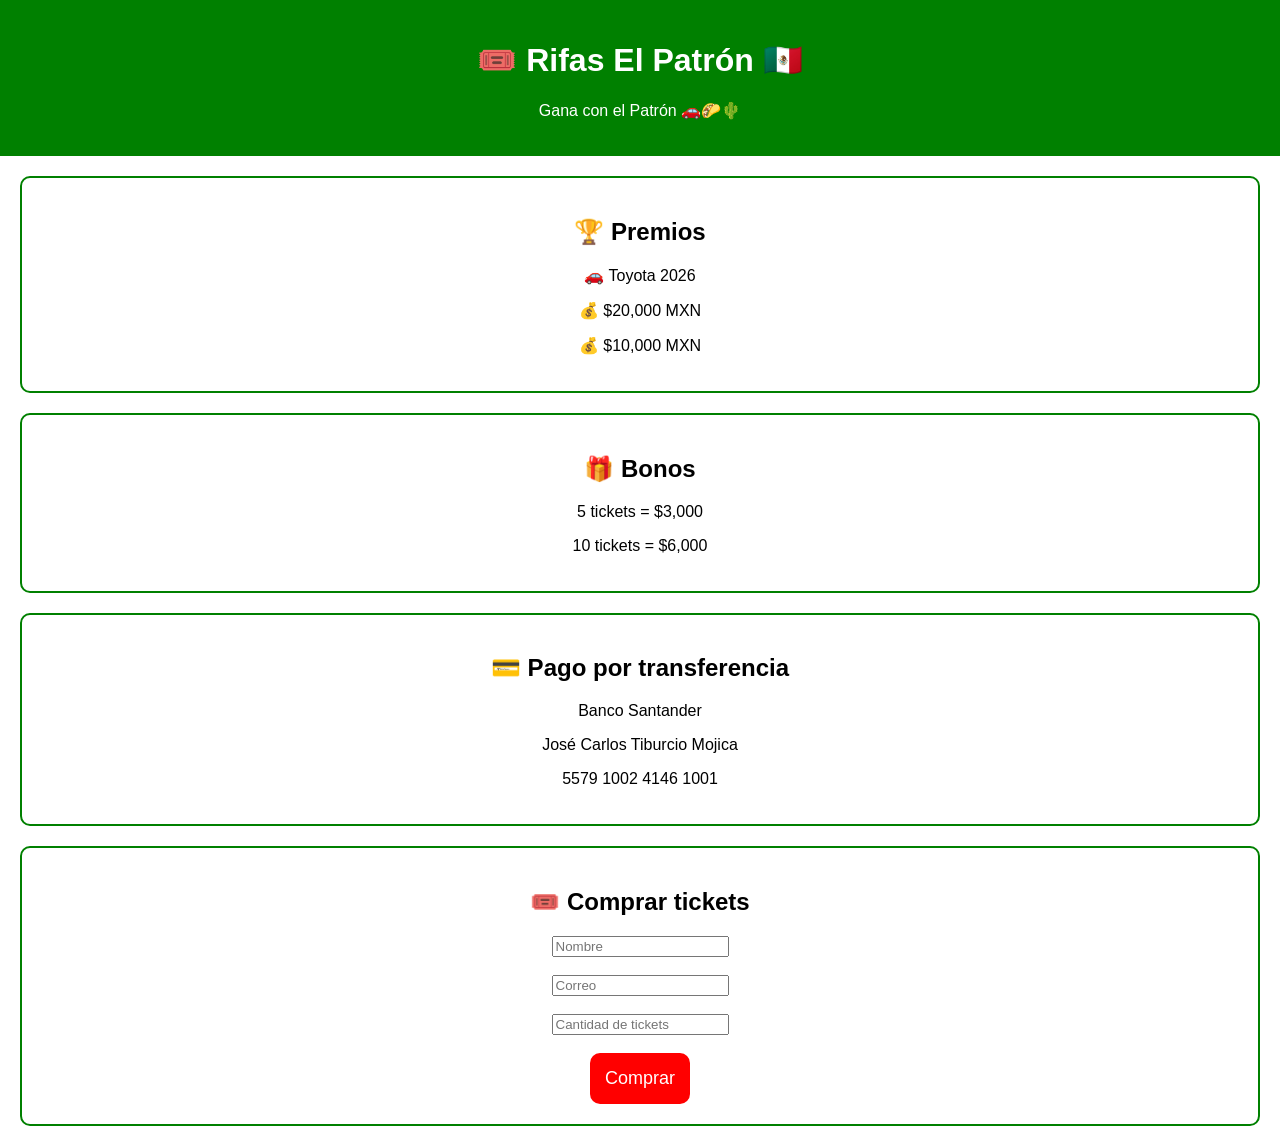
==== index.html @ 12a9bc3f "Create index.html" ====
<!DOCTYPE html>
<html lang="es">
<head>
<meta charset="UTF-8">
<meta name="viewport" content="width=device-width, initial-scale=1.0">
<title>Rifas El Patrón 🇲🇽</title>

<style>

body{
font-family: Arial;
background:white;
text-align:center;
margin:0;
}

header{
background:green;
color:white;
padding:20px;
}

section{
padding:20px;
margin:20px;
border:2px solid green;
border-radius:10px;
}

button{
background:red;
color:white;
padding:15px;
border:none;
border-radius:10px;
font-size:18px;
}

</style>

</head>

<body>

<header>
<h1>🎟️ Rifas El Patrón 🇲🇽</h1>
<p>Gana con el Patrón 🚗🌮🌵</p>
</header>

<section>
<h2>🏆 Premios</h2>

<p>🚗 Toyota 2026</p>
<p>💰 $20,000 MXN</p>
<p>💰 $10,000 MXN</p>
</section>

<section>
<h2>🎁 Bonos</h2>

<p>5 tickets = $3,000</p>
<p>10 tickets = $6,000</p>
</section>

<section>
<h2>💳 Pago por transferencia</h2>

<p>Banco Santander</p>
<p>José Carlos Tiburcio Mojica</p>
<p>5579 1002 4146 1001</p>
</section>

<section>

<h2>🎟️ Comprar tickets</h2>

<input placeholder="Nombre"><br><br>
<input placeholder="Correo"><br><br>
<input placeholder="Cantidad de tickets"><br><br>

<button>Comprar</button>

</section>

</body>
</html>
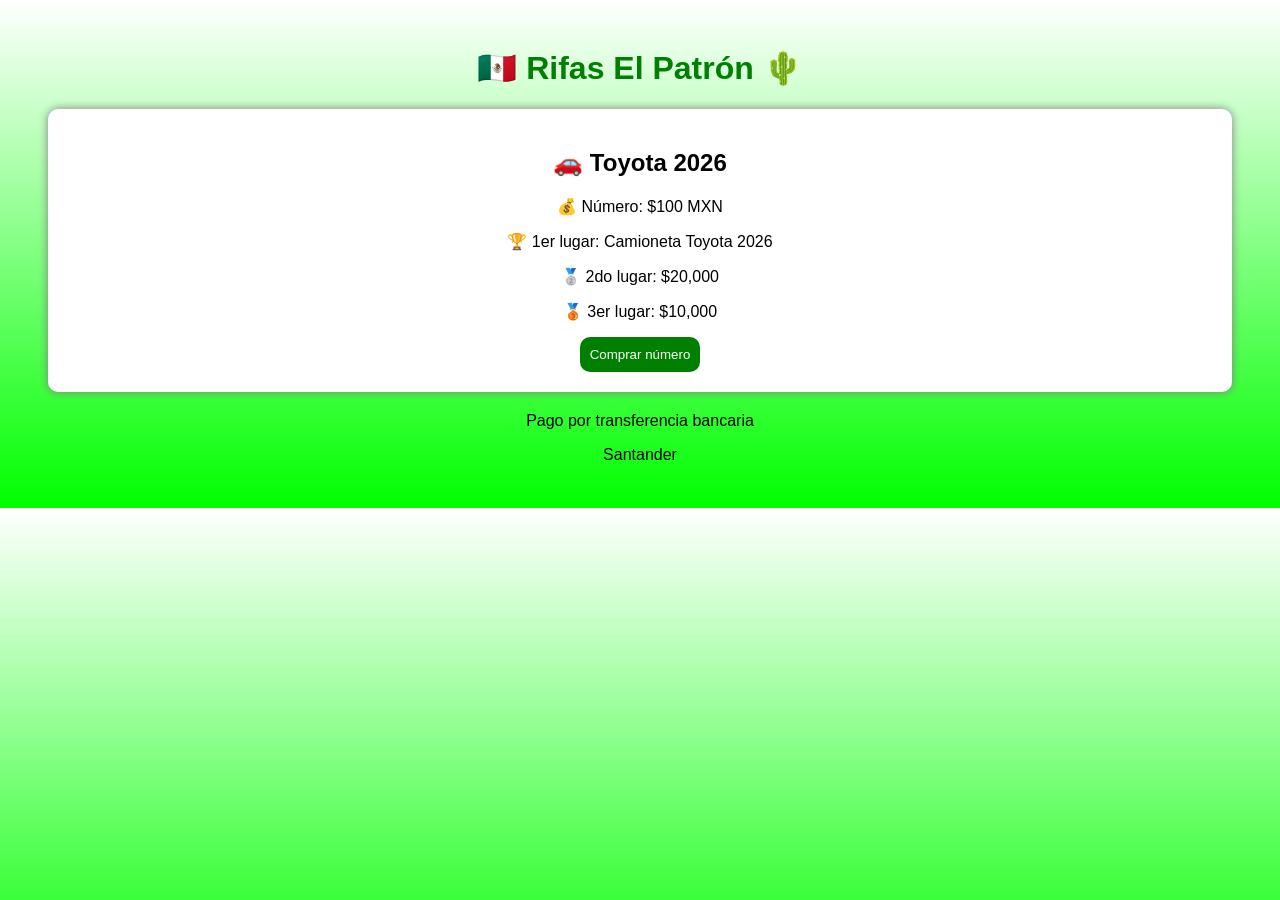
==== commit 6e8143d6: "Create index.html" ====
--- a/index.html
+++ b/index.html
@@ -3,37 +3,34 @@
 <head>
 <meta charset="UTF-8">
 <meta name="viewport" content="width=device-width, initial-scale=1.0">
-<title>Rifas El Patrón 🇲🇽</title>
+<title>Rifas El Patrón</title>
 
 <style>
-
 body{
 font-family: Arial;
-background:white;
+background: linear-gradient(white, #00ff00);
 text-align:center;
-margin:0;
-}
-
-header{
-background:green;
-color:white;
 padding:20px;
 }
 
-section{
+h1{
+color:green;
+}
+
+.card{
+background:white;
 padding:20px;
 margin:20px;
-border:2px solid green;
 border-radius:10px;
+box-shadow:0 0 10px gray;
 }
 
 button{
-background:red;
+background:green;
 color:white;
-padding:15px;
+padding:10px;
 border:none;
 border-radius:10px;
-font-size:18px;
 }
 
 </style>
@@ -42,45 +39,22 @@
 
 <body>
 
-<header>
-<h1>🎟️ Rifas El Patrón 🇲🇽</h1>
-<p>Gana con el Patrón 🚗🌮🌵</p>
-</header>
+<h1>🇲🇽 Rifas El Patrón 🌵</h1>
 
-<section>
-<h2>🏆 Premios</h2>
+<div class="card">
 
-<p>🚗 Toyota 2026</p>
-<p>💰 $20,000 MXN</p>
-<p>💰 $10,000 MXN</p>
-</section>
+<h2>🚗 Toyota 2026</h2>
+<p>💰 Número: $100 MXN</p>
+<p>🏆 1er lugar: Camioneta Toyota 2026</p>
+<p>🥈 2do lugar: $20,000</p>
+<p>🥉 3er lugar: $10,000</p>
 
-<section>
-<h2>🎁 Bonos</h2>
+<button>Comprar número</button>
 
-<p>5 tickets = $3,000</p>
-<p>10 tickets = $6,000</p>
-</section>
+</div>
 
-<section>
-<h2>💳 Pago por transferencia</h2>
-
-<p>Banco Santander</p>
-<p>José Carlos Tiburcio Mojica</p>
-<p>5579 1002 4146 1001</p>
-</section>
-
-<section>
-
-<h2>🎟️ Comprar tickets</h2>
-
-<input placeholder="Nombre"><br><br>
-<input placeholder="Correo"><br><br>
-<input placeholder="Cantidad de tickets"><br><br>
-
-<button>Comprar</button>
-
-</section>
+<p>Pago por transferencia bancaria</p>
+<p>Santander</p>
 
 </body>
 </html>
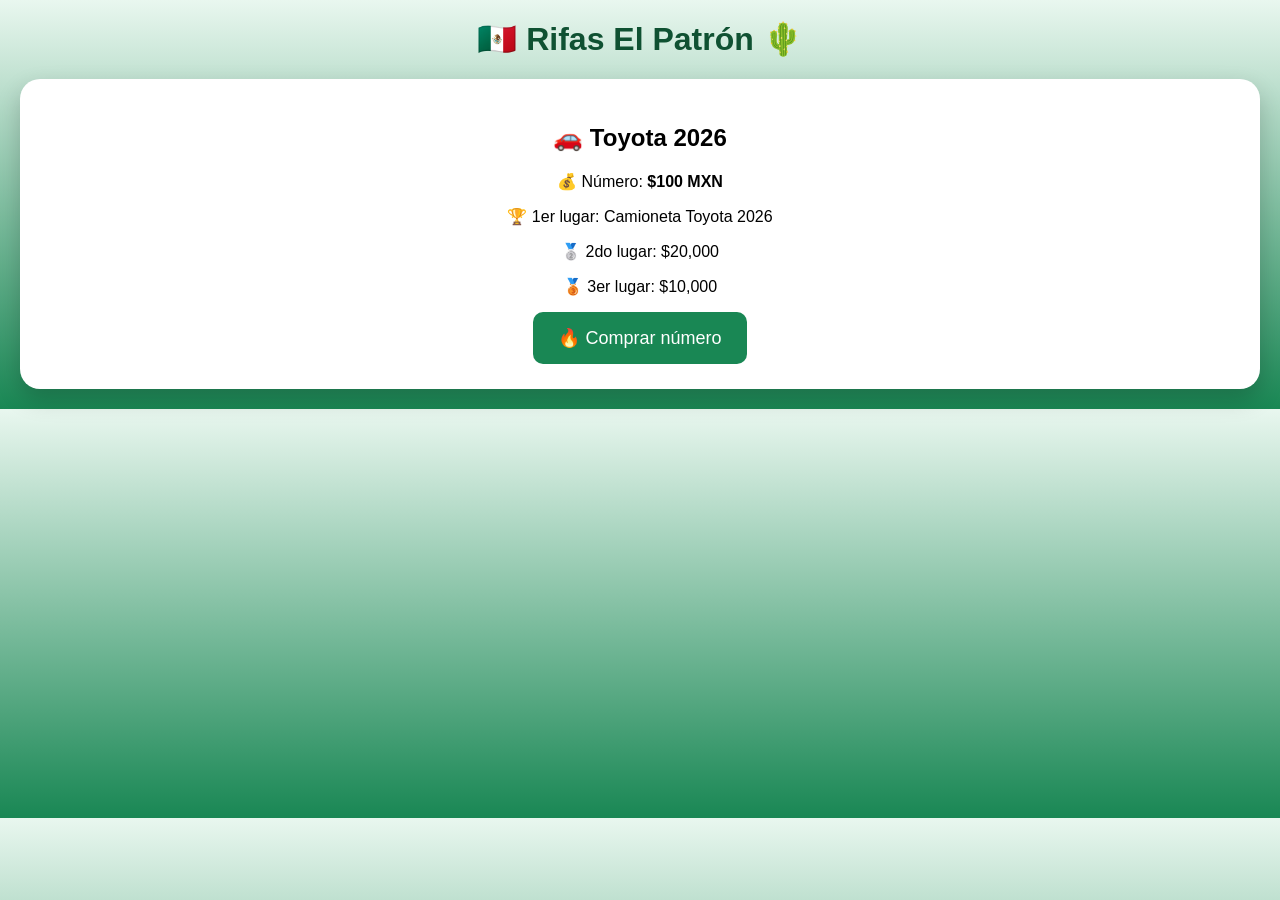
==== commit cb15b43f: "Create index.html" ====
--- a/index.html
+++ b/index.html
@@ -6,55 +6,87 @@
 <title>Rifas El Patrón</title>
 
 <style>
-body{
-font-family: Arial;
-background: linear-gradient(white, #00ff00);
-text-align:center;
-padding:20px;
+body {
+  margin: 0;
+  font-family: Arial, sans-serif;
+  background: linear-gradient(to bottom, #e9f7ef, #198754);
+  text-align: center;
 }
 
-h1{
-color:green;
+h1 {
+  color: #0f5132;
+  margin-top: 20px;
 }
 
-.card{
-background:white;
-padding:20px;
-margin:20px;
-border-radius:10px;
-box-shadow:0 0 10px gray;
+.card {
+  background: white;
+  margin: 20px;
+  padding: 25px;
+  border-radius: 20px;
+  box-shadow: 0 10px 25px rgba(0,0,0,0.2);
+  animation: fadeIn 1s ease;
 }
 
-button{
-background:green;
-color:white;
-padding:10px;
-border:none;
-border-radius:10px;
+button {
+  background: #198754;
+  color: white;
+  border: none;
+  padding: 15px 25px;
+  border-radius: 10px;
+  font-size: 18px;
+  cursor: pointer;
+  transition: 0.3s;
 }
 
+button:hover {
+  background: #145c32;
+  transform: scale(1.1);
+}
+
+.bank {
+  background: #fff3cd;
+  padding: 15px;
+  border-radius: 10px;
+  margin-top: 20px;
+  display: none;
+}
+
+@keyframes fadeIn {
+  from {opacity:0; transform: translateY(20px);}
+  to {opacity:1; transform: translateY(0);}
+}
 </style>
 
 </head>
-
 <body>
 
 <h1>🇲🇽 Rifas El Patrón 🌵</h1>
 
 <div class="card">
+  <h2>🚗 Toyota 2026</h2>
 
-<h2>🚗 Toyota 2026</h2>
-<p>💰 Número: $100 MXN</p>
-<p>🏆 1er lugar: Camioneta Toyota 2026</p>
-<p>🥈 2do lugar: $20,000</p>
-<p>🥉 3er lugar: $10,000</p>
+  <p>💰 Número: <strong>$100 MXN</strong></p>
 
-<button>Comprar número</button>
+  <p>🏆 1er lugar: Camioneta Toyota 2026</p>
+  <p>🥈 2do lugar: $20,000</p>
+  <p>🥉 3er lugar: $10,000</p>
 
+  <button onclick="mostrarPago()">🔥 Comprar número</button>
+
+  <div class="bank" id="bank">
+    <h3>🏦 Datos de pago</h3>
+    <p>Banco: Santander</p>
+    <p>Cuenta: 1234567890</p>
+    <p>CLABE: 000000000000000000</p>
+    <p>📲 Envía tu comprobante por WhatsApp</p>
+  </div>
 </div>
 
-<p>Pago por transferencia bancaria</p>
-<p>Santander</p>
+<script>
+function mostrarPago(){
+  document.getElementById("bank").style.display = "block";
+}
+</script>
 
 </body>
 </html>
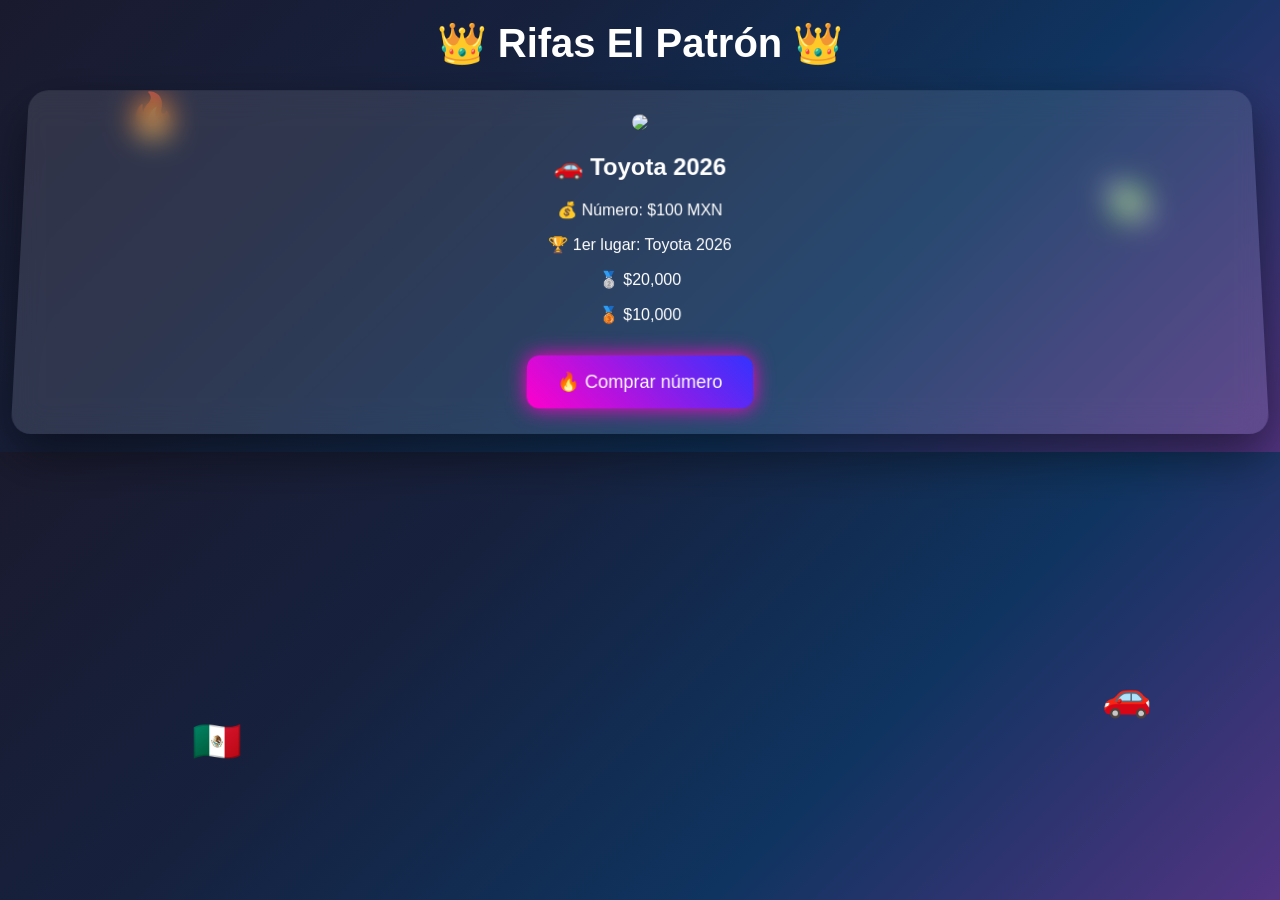
==== commit ce5be5b8: "Create index.html" ====
--- a/index.html
+++ b/index.html
@@ -8,83 +8,148 @@
 <style>
 body {
   margin: 0;
-  font-family: Arial, sans-serif;
-  background: linear-gradient(to bottom, #e9f7ef, #198754);
+  font-family: 'Poppins', sans-serif;
+  background: linear-gradient(135deg, #1a1a2e, #16213e, #0f3460, #533483);
+  color: white;
   text-align: center;
+  overflow-x: hidden;
 }
 
-h1 {
-  color: #0f5132;
+/* LOGO + TITULO */
+.logo {
+  font-size: 2.5em;
+  font-weight: bold;
   margin-top: 20px;
+  animation: glow 2s infinite alternate;
 }
 
+/* CARD 3D */
 .card {
-  background: white;
   margin: 20px;
   padding: 25px;
   border-radius: 20px;
-  box-shadow: 0 10px 25px rgba(0,0,0,0.2);
-  animation: fadeIn 1s ease;
+  background: rgba(255,255,255,0.1);
+  backdrop-filter: blur(15px);
+  box-shadow: 0 20px 50px rgba(0,0,0,0.5);
+  transform: perspective(1000px) rotateX(5deg);
+  transition: 0.5s;
 }
 
+.card:hover {
+  transform: perspective(1000px) rotateX(0deg) scale(1.05);
+}
+
+/* IMAGEN */
+.car {
+  width: 100%;
+  border-radius: 15px;
+  transition: 0.5s;
+}
+
+.car:hover {
+  transform: scale(1.1);
+}
+
+/* BOTÓN */
 button {
-  background: #198754;
-  color: white;
+  margin-top: 15px;
+  padding: 15px 30px;
   border: none;
-  padding: 15px 25px;
-  border-radius: 10px;
+  border-radius: 12px;
   font-size: 18px;
   cursor: pointer;
-  transition: 0.3s;
+  color: white;
+  background: linear-gradient(45deg, #ff00cc, #3333ff);
+  box-shadow: 0 0 20px #ff00cc;
+  animation: pulse 1.5s infinite;
 }
 
 button:hover {
-  background: #145c32;
   transform: scale(1.1);
 }
 
-.bank {
-  background: #fff3cd;
-  padding: 15px;
-  border-radius: 10px;
-  margin-top: 20px;
-  display: none;
+/* STICKERS */
+.sticker {
+  position: absolute;
+  font-size: 2.5em;
+  animation: float 4s infinite ease-in-out;
 }
 
-@keyframes fadeIn {
-  from {opacity:0; transform: translateY(20px);}
-  to {opacity:1; transform: translateY(0);}
+.s1 { top: 10%; left: 10%; }
+.s2 { top: 20%; right: 10%; }
+.s3 { bottom: 15%; left: 15%; }
+.s4 { bottom: 20%; right: 10%; }
+
+/* BANCO */
+.bank {
+  display: none;
+  margin-top: 20px;
+  padding: 15px;
+  background: rgba(255,255,255,0.2);
+  border-radius: 10px;
+}
+
+/* ANIMACIONES */
+@keyframes float {
+  0% {transform: translateY(0);}
+  50% {transform: translateY(-15px);}
+  100% {transform: translateY(0);}
+}
+
+@keyframes glow {
+  from {text-shadow: 0 0 10px #ff00cc;}
+  to {text-shadow: 0 0 25px #00ffff;}
+}
+
+@keyframes pulse {
+  0% {box-shadow: 0 0 10px #ff00cc;}
+  50% {box-shadow: 0 0 30px #ff00cc;}
+  100% {box-shadow: 0 0 10px #ff00cc;}
 }
 </style>
 
 </head>
 <body>
 
-<h1>🇲🇽 Rifas El Patrón 🌵</h1>
+<!-- STICKERS -->
+<div class="sticker s1">🔥</div>
+<div class="sticker s2">💸</div>
+<div class="sticker s3">🇲🇽</div>
+<div class="sticker s4">🚗</div>
+
+<!-- LOGO -->
+<div class="logo">👑 Rifas El Patrón 👑</div>
 
 <div class="card">
+
+  <img src="https://images.unsplash.com/photo-1619767886558-efdc259cde1a" class="car">
+
   <h2>🚗 Toyota 2026</h2>
 
-  <p>💰 Número: <strong>$100 MXN</strong></p>
+  <p>💰 Número: $100 MXN</p>
+  <p>🏆 1er lugar: Toyota 2026</p>
+  <p>🥈 $20,000</p>
+  <p>🥉 $10,000</p>
 
-  <p>🏆 1er lugar: Camioneta Toyota 2026</p>
-  <p>🥈 2do lugar: $20,000</p>
-  <p>🥉 3er lugar: $10,000</p>
-
-  <button onclick="mostrarPago()">🔥 Comprar número</button>
+  <button onclick="comprar()">🔥 Comprar número</button>
 
   <div class="bank" id="bank">
-    <h3>🏦 Datos de pago</h3>
-    <p>Banco: Santander</p>
+    <h3>🏦 Pago</h3>
+    <p>Santander</p>
     <p>Cuenta: 1234567890</p>
-    <p>CLABE: 000000000000000000</p>
-    <p>📲 Envía tu comprobante por WhatsApp</p>
+    <p>CLABE: 000000000000</p>
   </div>
+
 </div>
 
 <script>
-function mostrarPago(){
+function comprar(){
   document.getElementById("bank").style.display = "block";
+  let numero = prompt("🎟️ Elige tu número:");
+
+  if(numero){
+    alert("🔥 Elegiste el número " + numero);
+  }
 }
 </script>
 
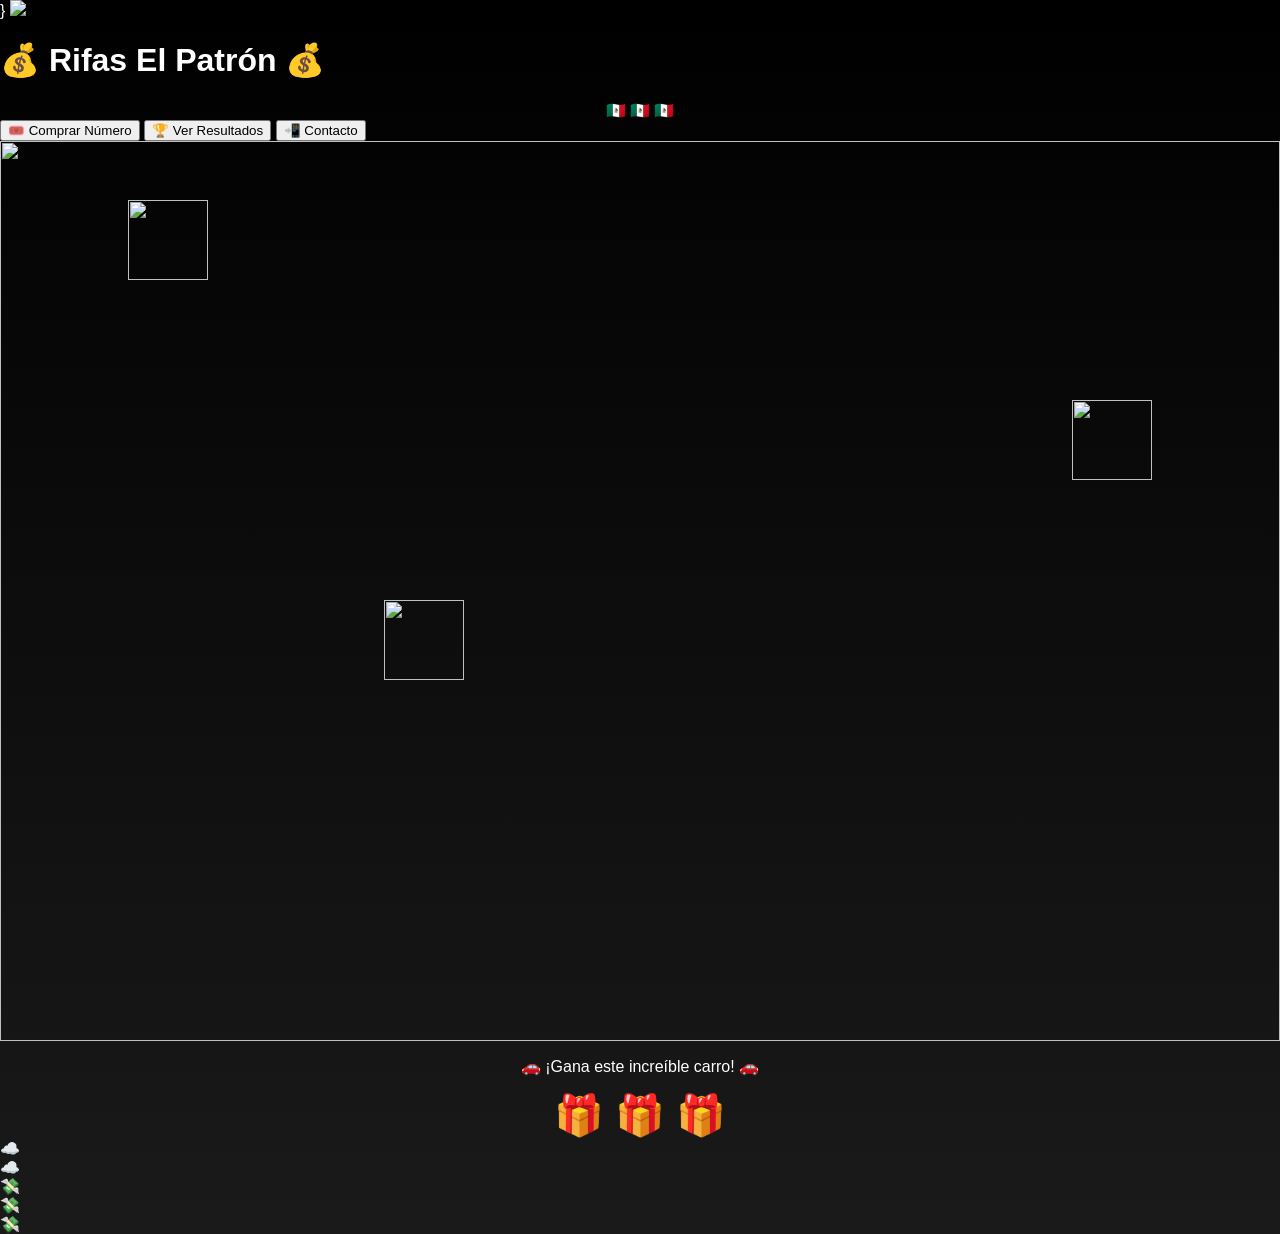
==== commit e89fe43b: "Create index.html" ====
--- a/index.html
+++ b/index.html
@@ -1,157 +1,150 @@
+}
 <!DOCTYPE html>
 <html lang="es">
 <head>
 <meta charset="UTF-8">
-<meta name="viewport" content="width=device-width, initial-scale=1.0">
 <title>Rifas El Patrón</title>
 
 <style>
 body {
-  margin: 0;
-  font-family: 'Poppins', sans-serif;
-  background: linear-gradient(135deg, #1a1a2e, #16213e, #0f3460, #533483);
-  color: white;
-  text-align: center;
-  overflow-x: hidden;
+    margin: 0;
+    font-family: Arial, sans-serif;
+    background: linear-gradient(#000000, #1a1a1a);
+    color: white;
+    overflow-x: hidden;
 }
 
-/* LOGO + TITULO */
+/* LOGO /
 .logo {
-  font-size: 2.5em;
-  font-weight: bold;
-  margin-top: 20px;
-  animation: glow 2s infinite alternate;
+    display: block;
+    margin: 20px auto;
+    width: 220px;
 }
 
-/* CARD 3D */
-.card {
-  margin: 20px;
-  padding: 25px;
-  border-radius: 20px;
-  background: rgba(255,255,255,0.1);
-  backdrop-filter: blur(15px);
-  box-shadow: 0 20px 50px rgba(0,0,0,0.5);
-  transform: perspective(1000px) rotateX(5deg);
-  transition: 0.5s;
+/ TITULO /
+h1 {
+    text-align: center;
+    font-size: 40px;
+    color: gold;
+    text-shadow: 0 0 10px red;
 }
 
-.card:hover {
-  transform: perspective(1000px) rotateX(0deg) scale(1.05);
+/ BOTONES /
+.btn {
+    display: block;
+    margin: 15px auto;
+    padding: 15px 30px;
+    font-size: 20px;
+    background: linear-gradient(red, gold);
+    border: none;
+    border-radius: 10px;
+    cursor: pointer;
+    transition: 0.3s;
+    color: white;
 }
 
-/* IMAGEN */
-.car {
-  width: 100%;
-  border-radius: 15px;
-  transition: 0.5s;
+.btn:hover {
+    transform: scale(1.1);
+    box-shadow: 0 0 20px gold;
 }
 
-.car:hover {
-  transform: scale(1.1);
+/ CARRO /
+.carro {
+    width: 300px;
+    margin: 30px auto;
+    border: 5px solid gold;
+    border-radius: 20px;
+    box-shadow: 0 0 30px red;
+    padding: 10px;
+    background: #111;
 }
 
-/* BOTÓN */
-button {
-  margin-top: 15px;
-  padding: 15px 30px;
-  border: none;
-  border-radius: 12px;
-  font-size: 18px;
-  cursor: pointer;
-  color: white;
-  background: linear-gradient(45deg, #ff00cc, #3333ff);
-  box-shadow: 0 0 20px #ff00cc;
-  animation: pulse 1.5s infinite;
+/ BANDERAS /
+.bandera {
+    width: 40px;
 }
 
-button:hover {
-  transform: scale(1.1);
+/ DINERO FLOTANDO /
+.money {
+    position: fixed;
+    top: -50px;
+    font-size: 30px;
+    animation: caer 5s linear infinite;
 }
 
-/* STICKERS */
-.sticker {
-  position: absolute;
-  font-size: 2.5em;
-  animation: float 4s infinite ease-in-out;
+@keyframes caer {
+    0% {transform: translateY(-50px);}
+    100% {transform: translateY(100vh);}
 }
 
-.s1 { top: 10%; left: 10%; }
-.s2 { top: 20%; right: 10%; }
-.s3 { bottom: 15%; left: 15%; }
-.s4 { bottom: 20%; right: 10%; }
-
-/* BANCO */
-.bank {
-  display: none;
-  margin-top: 20px;
-  padding: 15px;
-  background: rgba(255,255,255,0.2);
-  border-radius: 10px;
+/ NUBES /
+.nube {
+    position: absolute;
+    top: 50px;
+    font-size: 50px;
+    animation: mover 30s linear infinite;
 }
 
-/* ANIMACIONES */
-@keyframes float {
-  0% {transform: translateY(0);}
-  50% {transform: translateY(-15px);}
-  100% {transform: translateY(0);}
+@keyframes mover {
+    0% {left: -100px;}
+    100% {left: 100%;}
 }
 
-@keyframes glow {
-  from {text-shadow: 0 0 10px #ff00cc;}
-  to {text-shadow: 0 0 25px #00ffff;}
+/ STICKER */
+.sticker {
+    width: 80px;
+    position: absolute;
+    animation: flotar 4s ease-in-out infinite;
 }
 
-@keyframes pulse {
-  0% {box-shadow: 0 0 10px #ff00cc;}
-  50% {box-shadow: 0 0 30px #ff00cc;}
-  100% {box-shadow: 0 0 10px #ff00cc;}
+@keyframes flotar {
+    0%,100% {transform: translateY(0);}
+    50% {transform: translateY(-20px);}
 }
+
 </style>
+</head>
 
-</head>
 <body>
 
-<!-- STICKERS -->
-<div class="sticker s1">🔥</div>
-<div class="sticker s2">💸</div>
-<div class="sticker s3">🇲🇽</div>
-<div class="sticker s4">🚗</div>
+<!-- LOGO -->
+<img src="logo.png" class="logo">
 
-<!-- LOGO -->
-<div class="logo">👑 Rifas El Patrón 👑</div>
+<h1>💰 Rifas El Patrón 💰</h1>
 
-<div class="card">
-
-  <img src="https://images.unsplash.com/photo-1619767886558-efdc259cde1a" class="car">
-
-  <h2>🚗 Toyota 2026</h2>
-
-  <p>💰 Número: $100 MXN</p>
-  <p>🏆 1er lugar: Toyota 2026</p>
-  <p>🥈 $20,000</p>
-  <p>🥉 $10,000</p>
-
-  <button onclick="comprar()">🔥 Comprar número</button>
-
-  <div class="bank" id="bank">
-    <h3>🏦 Pago</h3>
-    <p>Santander</p>
-    <p>Cuenta: 1234567890</p>
-    <p>CLABE: 000000000000</p>
-  </div>
-
+<!-- BANDERAS -->
+<div style="text-align:center;">
+🇲🇽 🇲🇽 🇲🇽
 </div>
 
-<script>
-function comprar(){
-  document.getElementById("bank").style.display = "block";
-  let numero = prompt("🎟️ Elige tu número:");
+<!-- BOTONES -->
+<button class="btn">🎟️ Comprar Número</button>
+<button class="btn">🏆 Ver Resultados</button>
+<button class="btn">📲 Contacto</button>
 
-  if(numero){
-    alert("🔥 Elegiste el número " + numero);
-  }
-}
-</script>
+<!-- CARRO -->
+<div class="carro">
+    <img src="carro.jpg" width="100%">
+    <p style="text-align:center;">🚗 ¡Gana este increíble carro! 🚗</p>
+</div>
+
+<!-- REGALOS -->
+<div style="text-align:center; font-size:40px;">
+🎁 🎁 🎁
+</div>
+
+<!-- NUBES -->
+<div class="nube">☁️</div>
+<div class="nube" style="top:100px;">☁️</div>
+
+<!-- DINERO -->
+<div class="money" style="left:10%;">💸</div>
+<div class="money" style="left:50%;">💸</div>
+<div class="money" style="left:80%;">💸</div>
+
+<!-- STICKERS (usa tu logo o muñeco) -->
+<img src="logo.png" class="sticker" style="top:200px; left:10%;">
+<img src="logo.png" class="sticker" style="top:400px; right:10%;">
+<img src="logo.png" class="sticker" style="top:600px; left:30%;">
 
 </body>
-</html>
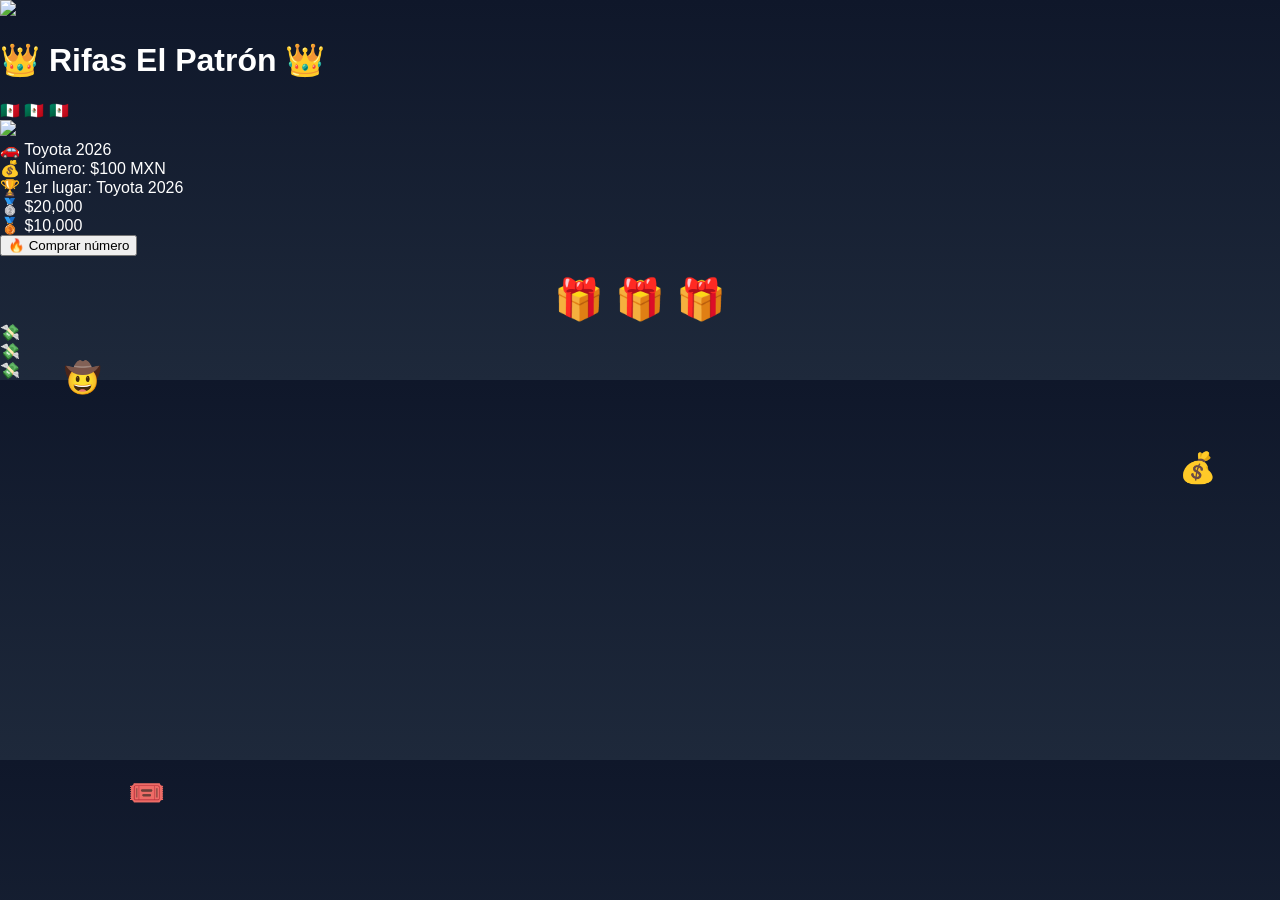
==== commit 777bf7d2: "Create index.html" ====
--- a/index.html
+++ b/index.html
@@ -1,105 +1,105 @@
-}
 <!DOCTYPE html>
 <html lang="es">
 <head>
 <meta charset="UTF-8">
+<meta name="viewport" content="width=device-width, initial-scale=1.0">
 <title>Rifas El Patrón</title>
 
 <style>
 body {
     margin: 0;
-    font-family: Arial, sans-serif;
-    background: linear-gradient(#000000, #1a1a1a);
-    color: white;
-    overflow-x: hidden;
-}
-
-/* LOGO /
-.logo {
-    display: block;
-    margin: 20px auto;
-    width: 220px;
-}
-
-/ TITULO /
-h1 {
-    text-align: center;
-    font-size: 40px;
-    color: gold;
-    text-shadow: 0 0 10px red;
-}
-
-/ BOTONES /
-.btn {
-    display: block;
-    margin: 15px auto;
-    padding: 15px 30px;
-    font-size: 20px;
-    background: linear-gradient(red, gold);
-    border: none;
-    border-radius: 10px;
-    cursor: pointer;
-    transition: 0.3s;
+    font-family: 'Arial', sans-serif;
+    background: linear-gradient(180deg, #0f172a, #1e293b);
     color: white;
 }
 
-.btn:hover {
-    transform: scale(1.1);
+/* HEADER /
+.header {
+    text-align: center;
+    padding: 20px;
+}
+
+.logo {
+    width: 120px;
+    border-radius: 50%;
     box-shadow: 0 0 20px gold;
 }
 
-/ CARRO /
-.carro {
-    width: 300px;
-    margin: 30px auto;
-    border: 5px solid gold;
-    border-radius: 20px;
-    box-shadow: 0 0 30px red;
-    padding: 10px;
-    background: #111;
+h1 {
+    font-size: 36px;
+    margin: 10px 0;
 }
 
-/ BANDERAS /
-.bandera {
-    width: 40px;
+/ TARJETA PRINCIPAL /
+.card {
+    width: 90%;
+    max-width: 400px;
+    margin: auto;
+    background: linear-gradient(145deg, #1e3a5f, #334155);
+    border-radius: 25px;
+    padding: 20px;
+    box-shadow: 0 0 30px rgba(0,0,0,0.5);
 }
 
-/ DINERO FLOTANDO /
+/ IMAGEN CARRO /
+.carro-img {
+    width: 100%;
+    border-radius: 20px;
+}
+
+/ TEXTO /
+.title {
+    text-align: center;
+    font-size: 24px;
+    margin: 15px 0;
+}
+
+.info {
+    text-align: center;
+    margin: 10px 0;
+    font-size: 18px;
+}
+
+/ BOTÓN /
+.btn {
+    width: 100%;
+    padding: 15px;
+    margin-top: 20px;
+    font-size: 20px;
+    border: none;
+    border-radius: 15px;
+    background: linear-gradient(90deg, #ff00cc, #3333ff);
+    color: white;
+    cursor: pointer;
+    transition: 0.3s;
+}
+
+.btn:hover {
+    transform: scale(1.05);
+    box-shadow: 0 0 20px #ff00cc;
+}
+
+/ EFECTOS /
 .money {
     position: fixed;
     top: -50px;
-    font-size: 30px;
-    animation: caer 5s linear infinite;
+    font-size: 25px;
+    animation: caer 6s linear infinite;
 }
 
 @keyframes caer {
-    0% {transform: translateY(-50px);}
-    100% {transform: translateY(100vh);}
+    100% { transform: translateY(100vh); }
 }
 
-/ NUBES /
-.nube {
-    position: absolute;
-    top: 50px;
-    font-size: 50px;
-    animation: mover 30s linear infinite;
-}
-
-@keyframes mover {
-    0% {left: -100px;}
-    100% {left: 100%;}
-}
-
-/ STICKER */
+/ STICKERS */
 .sticker {
-    width: 80px;
-    position: absolute;
-    animation: flotar 4s ease-in-out infinite;
+    position: fixed;
+    font-size: 30px;
+    animation: flotar 4s infinite;
 }
 
 @keyframes flotar {
-    0%,100% {transform: translateY(0);}
-    50% {transform: translateY(-20px);}
+    50% { transform: translateY(-15px); }
 }
 
 </style>
@@ -107,44 +107,44 @@
 
 <body>
 
-<!-- LOGO -->
-<img src="logo.png" class="logo">
-
-<h1>💰 Rifas El Patrón 💰</h1>
-
-<!-- BANDERAS -->
-<div style="text-align:center;">
-🇲🇽 🇲🇽 🇲🇽
+<!-- HEADER -->
+<div class="header">
+    <!-- TU LOGO (sube tu logo como logo.png al repo) -->
+    <img src="logo.png" class="logo">
+    <h1>👑 Rifas El Patrón 👑</h1>
+    🇲🇽 🇲🇽 🇲🇽
 </div>
 
-<!-- BOTONES -->
-<button class="btn">🎟️ Comprar Número</button>
-<button class="btn">🏆 Ver Resultados</button>
-<button class="btn">📲 Contacto</button>
+<!-- TARJETA -->
+<div class="card">
 
-<!-- CARRO -->
-<div class="carro">
-    <img src="carro.jpg" width="100%">
-    <p style="text-align:center;">🚗 ¡Gana este increíble carro! 🚗</p>
+    <img src="https://images.unsplash.com/photo-1619767886558-efdc259cde1a" class="carro-img">
+
+    <div class="title">🚗 Toyota 2026</div>
+
+    <div class="info">💰 Número: $100 MXN</div>
+    <div class="info">🏆 1er lugar: Toyota 2026</div>
+    <div class="info">🥈 $20,000</div>
+    <div class="info">🥉 $10,000</div>
+
+    <button class="btn">🔥 Comprar número</button>
+
 </div>
 
 <!-- REGALOS -->
-<div style="text-align:center; font-size:40px;">
+<div style="text-align:center; font-size:40px; margin-top:20px;">
 🎁 🎁 🎁
 </div>
 
-<!-- NUBES -->
-<div class="nube">☁️</div>
-<div class="nube" style="top:100px;">☁️</div>
-
 <!-- DINERO -->
 <div class="money" style="left:10%;">💸</div>
-<div class="money" style="left:50%;">💸</div>
-<div class="money" style="left:80%;">💸</div>
+<div class="money" style="left:40%;">💸</div>
+<div class="money" style="left:70%;">💸</div>
 
-<!-- STICKERS (usa tu logo o muñeco) -->
-<img src="logo.png" class="sticker" style="top:200px; left:10%;">
-<img src="logo.png" class="sticker" style="top:400px; right:10%;">
-<img src="logo.png" class="sticker" style="top:600px; left:30%;">
+<!-- STICKERS -->
+<div class="sticker" style="left:5%; top:40%;">🤠</div>
+<div class="sticker" style="right:5%; top:50%;">💰</div>
+<div class="sticker" style="left:10%; bottom:10%;">🎟️</div>
 
 </body>
+</ht
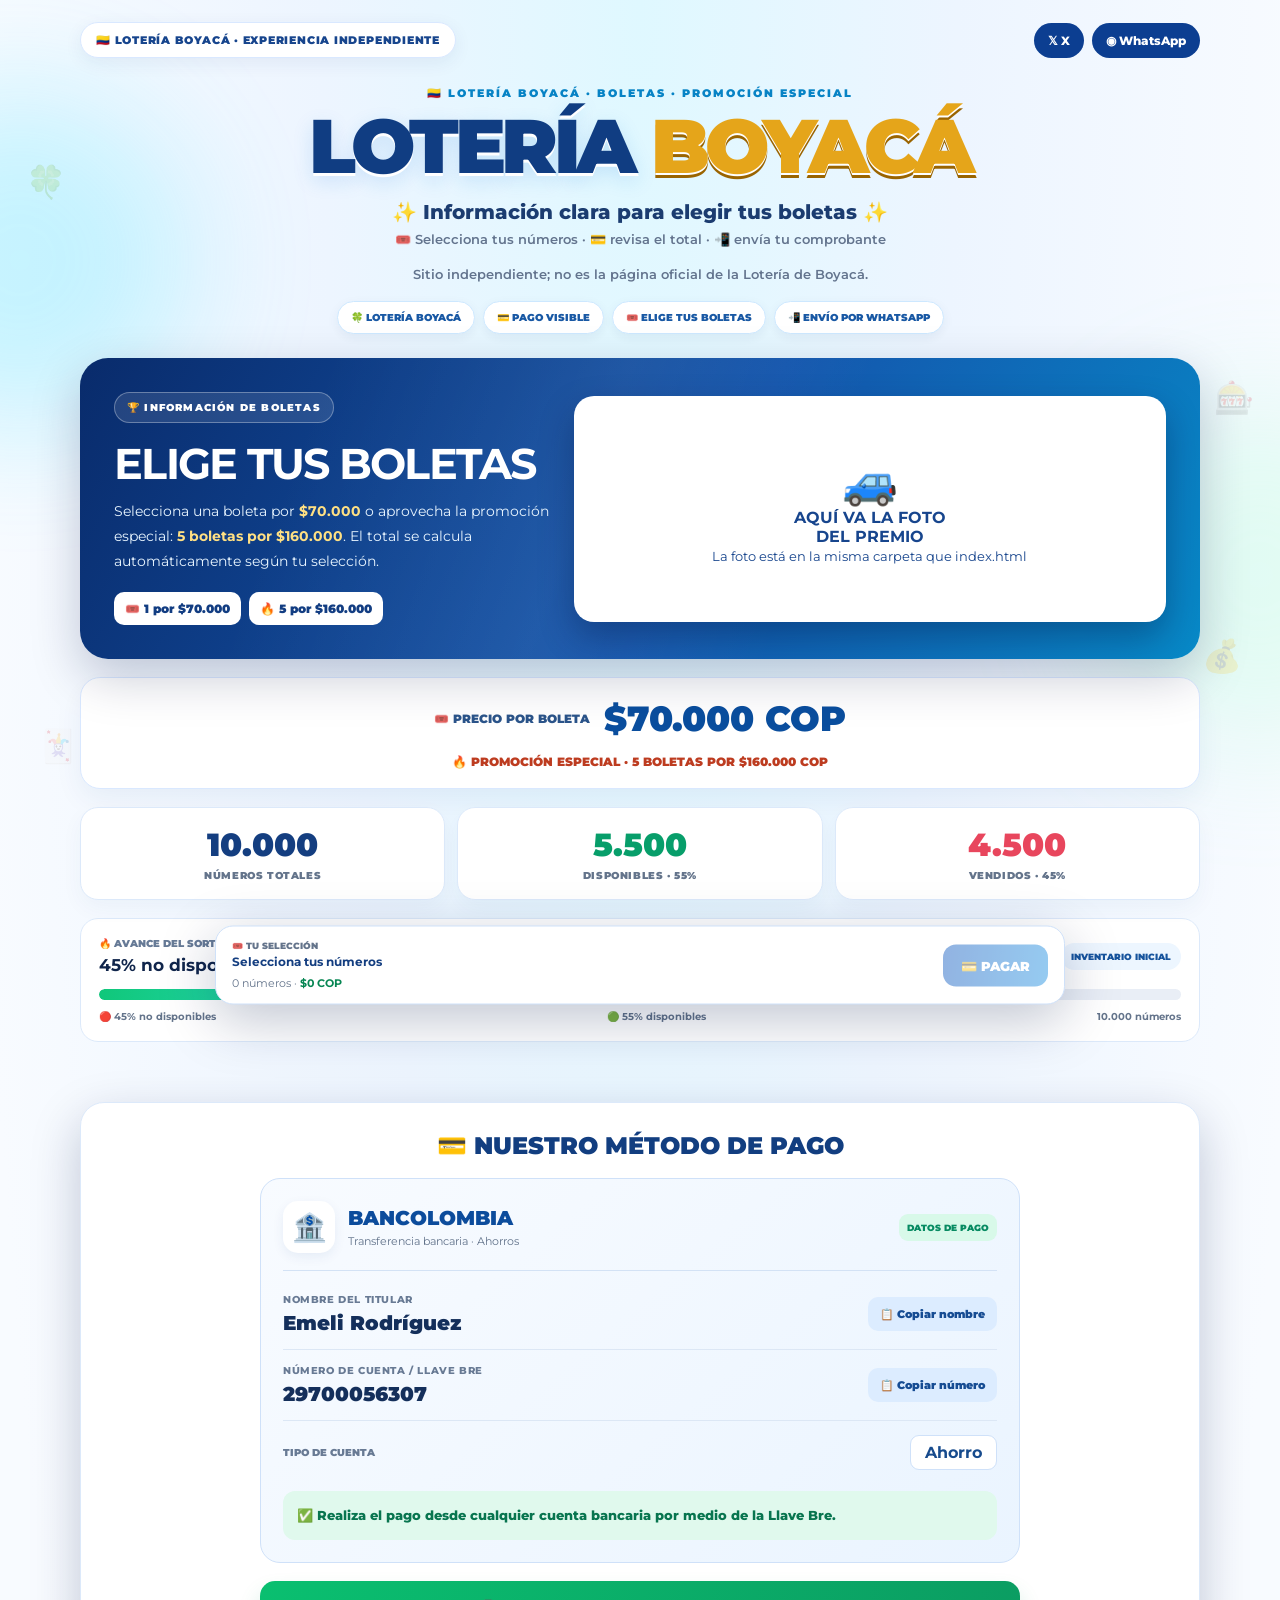
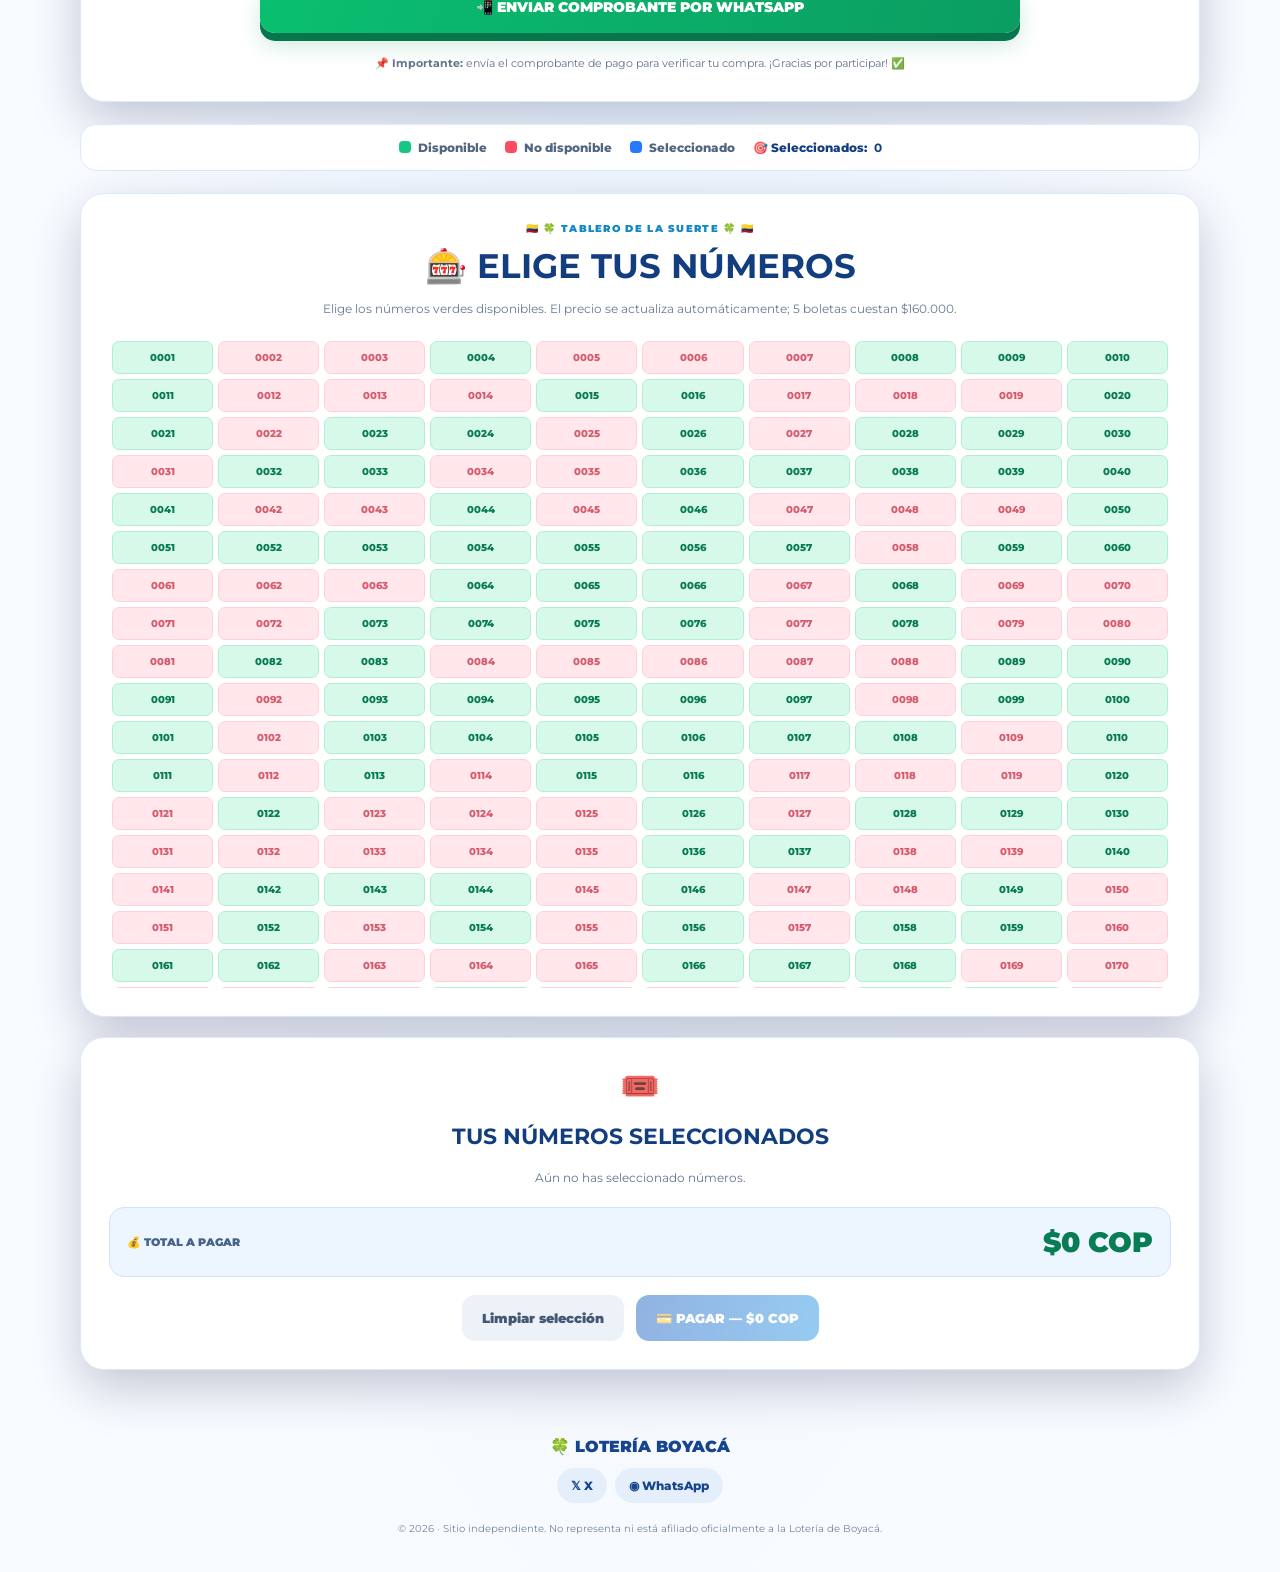
==== commit 140cacdf: "Add files via upload" ====
--- a/index.html
+++ b/index.html
@@ -1,150 +1,192 @@
 <!DOCTYPE html>
 <html lang="es">
 <head>
-<meta charset="UTF-8">
-<meta name="viewport" content="width=device-width, initial-scale=1.0">
-<title>Rifas El Patrón</title>
+  <meta charset="UTF-8">
+  <meta name="viewport" content="width=device-width, initial-scale=1.0">
+  <meta name="theme-color" content="#071a44">
+  <title>Lotería Boyacá | Selección de boletas</title>
+  <meta name="description" content="Elige tus números, consulta el total automáticamente y revisa los datos de pago antes de enviar tu comprobante.">
+  <meta property="og:type" content="website">
+  <meta property="og:title" content="Lotería Boyacá | Promoción especial">
+  <meta property="og:description" content="🎟️ Una boleta por $70.000 o promoción especial de 5 boletas por $160.000.">
+  <meta property="og:image" content="https://anonimo0122.github.io/Loteria-De-Boyacaa/premio.jpg">
+  <meta property="og:image:secure_url" content="https://anonimo0122.github.io/Loteria-De-Boyacaa/premio.jpg">
+  <meta property="og:image:alt" content="Premio principal de la rifa">
+  <meta property="og:image:type" content="image/jpeg">
+  <meta property="og:image:width" content="1200">
+  <meta property="og:image:height" content="630">
+  <meta property="og:url" content="https://anonimo0122.github.io/Loteria-De-Boyacaa/">
+  <meta name="twitter:card" content="summary_large_image">
+  <meta name="twitter:title" content="Lotería Boyacá | Promoción especial">
+  <meta name="twitter:description" content="🍀 Conoce la promoción, elige tus números y revisa las condiciones de participación. Consulta los números disponibles.">
+  <meta name="twitter:image" content="https://anonimo0122.github.io/Loteria-De-Boyacaa/premio.jpg">
+  <meta name="twitter:image:alt" content="Premio principal de la Lotería Boyacá">
 
-<style>
-body {
-    margin: 0;
-    font-family: 'Arial', sans-serif;
-    background: linear-gradient(180deg, #0f172a, #1e293b);
-    color: white;
-}
+  <link rel="preconnect" href="https://fonts.googleapis.com">
+  <link rel="preconnect" href="https://fonts.gstatic.com" crossorigin>
+  <link href="https://fonts.googleapis.com/css2?family=Montserrat:wght@500;600;700;800;900&display=swap" rel="stylesheet">
+  <link rel="stylesheet" href="style.css">
+</head>
+<body>
+  <div class="casino-glow glow-one"></div>
+  <div class="casino-glow glow-two"></div>
+  <div class="floating-decor decor-one">🍀</div>
+  <div class="floating-decor decor-two">🎰</div>
+  <div class="floating-decor decor-three">🃏</div>
+  <div class="floating-decor decor-four">💰</div>
 
-/* HEADER /
-.header {
-    text-align: center;
-    padding: 20px;
-}
+  <header class="hero">
+    <div class="brandbar">
+      <div class="top-badge"><span>🇨🇴</span> LOTERÍA BOYACÁ · EXPERIENCIA INDEPENDIENTE</div>
+      <div class="socials">
+        <a href="https://x.com/" target="_blank" rel="noopener" aria-label="X">𝕏 <span>X</span></a>
+        <a href="https://wa.me/573137813110" target="_blank" rel="noopener" aria-label="WhatsApp">◉ <span>WhatsApp</span></a>
+      </div>
+    </div>
+    <div class="country-label">🇨🇴 LOTERÍA BOYACÁ · BOLETAS · PROMOCIÓN ESPECIAL</div>
 
-.logo {
-    width: 120px;
-    border-radius: 50%;
-    box-shadow: 0 0 20px gold;
-}
+    <h1>LOTERÍA <span>BOYACÁ</span></h1>
+    <p class="hero-subtitle">✨ Información clara para elegir tus boletas ✨</p>
+    <p class="tagline">🎟️ Selecciona tus números · 💳 revisa el total · 📲 envía tu comprobante</p>
+    <p class="tagline">Sitio independiente; no es la página oficial de la Lotería de Boyacá.</p>
 
-h1 {
-    font-size: 36px;
-    margin: 10px 0;
-}
+    <div class="trust-row">
+      <span>🍀 LOTERÍA BOYACÁ</span>
+      <span>💳 PAGO VISIBLE</span>
+      <span>🎟️ ELIGE TUS BOLETAS</span>
+      <span>📲 ENVÍO POR WHATSAPP</span>
+    </div>
 
-/ TARJETA PRINCIPAL /
-.card {
-    width: 90%;
-    max-width: 400px;
-    margin: auto;
-    background: linear-gradient(145deg, #1e3a5f, #334155);
-    border-radius: 25px;
-    padding: 20px;
-    box-shadow: 0 0 30px rgba(0,0,0,0.5);
-}
+    <div class="prize-card">
+      <div class="prize-copy">
+        <div class="mini-label">🏆 INFORMACIÓN DE BOLETAS</div>
+        <h2>ELIGE TUS BOLETAS</h2>
+        <p>Selecciona una boleta por <strong>$70.000</strong> o aprovecha la promoción especial: <strong>5 boletas por $160.000</strong>. El total se calcula automáticamente según tu selección.</p>
+        <div class="lucky-pills">
+          <span>🎟️ 1 por $70.000</span>
+          <span>🔥 5 por $160.000</span>
+        </div>
+      </div>
+      <div class="prize-photo">
+        <div class="photo-placeholder">
+          <img class="prize-image" src="premio.jpg" alt="Foto del premio"
+               onerror="this.style.display='none';this.nextElementSibling.style.display='block';">
+          <div class="photo-fallback">
+            <span>🚙</span>
+            <b>AQUÍ VA LA FOTO<br>DEL PREMIO</b>
+            <small>La foto está en la misma carpeta que index.html</small>
+          </div>
+        </div>
+      </div>
+    </div>
+    <div class="single-price-card"><span>🎟️ PRECIO POR BOLETA</span><strong>$70.000 COP</strong><small>🔥 PROMOCIÓN ESPECIAL · 5 BOLETAS POR $160.000 COP</small></div>
 
-/ IMAGEN CARRO /
-.carro-img {
-    width: 100%;
-    border-radius: 20px;
-}
+    <div class="stats">
+      <div class="total-stat"><strong>10.000</strong><span>NÚMEROS TOTALES</span></div>
+      <div class="available-stat"><strong id="availableCount">5.500</strong><span>DISPONIBLES · 55%</span></div>
+      <div class="blocked-stat"><strong id="blockedCount">4.500</strong><span>VENDIDOS · 45%</span></div>
+    </div>
+    <div class="progress-card">
+      <div class="progress-head">
+        <div><span class="eyebrow">🔥 AVANCE DEL SORTEO</span><strong><span id="progressPercent">45</span>% no disponibles</strong></div>
+        <span class="progress-chip">INVENTARIO INICIAL</span>
+      </div>
+      <div class="progress-track"><div class="progress-fill" id="progressFill" style="width:45%"></div></div>
+      <div class="progress-labels"><span>🔴 45% no disponibles</span><span>🟢 55% disponibles</span><span>10.000 números</span></div>
+    </div>
+  </header>
 
-/ TEXTO /
-.title {
-    text-align: center;
-    font-size: 24px;
-    margin: 15px 0;
-}
+  <main>
+    <section class="payment-box">
+      <div class="payment-title">💳 NUESTRO MÉTODO DE PAGO</div>
+      <div class="bank-card">
+        <div class="bank-heading"><span class="bank-logo">🏦</span><div><strong>BANCOLOMBIA</strong><small>Transferencia bancaria · Ahorros</small></div><span class="secure-tag">DATOS DE PAGO</span></div>
+        <div class="bank-detail"><div><small>NOMBRE DEL TITULAR</small><strong id="bankName">Emeli Rodríguez</strong></div><button class="copy-btn" data-copy="bankName">📋 Copiar nombre</button></div>
+        <div class="bank-detail account-detail"><div><small>NÚMERO DE CUENTA / LLAVE BRE</small><strong id="bankNumber">29700056307</strong></div><button class="copy-btn" data-copy="bankNumber">📋 Copiar número</button></div>
+        <div class="account-type"><span>TIPO DE CUENTA</span><strong>Ahorro</strong></div>
+        <p class="bre-note">✅ Realiza el pago desde cualquier cuenta bancaria por medio de la Llave Bre.</p>
+      </div>
+      <button class="whatsapp-btn" id="whatsappBtn">📲 ENVIAR COMPROBANTE POR WHATSAPP</button>
+      <p class="edit-note">📌 <b>Importante:</b> envía el comprobante de pago para verificar tu compra. ¡Gracias por participar! ✅</p>
+    </section>
 
-.info {
-    text-align: center;
-    margin: 10px 0;
-    font-size: 18px;
-}
+    <section class="legend">
+      <div><span class="dot available"></span> Disponible</div>
+      <div><span class="dot unavailable"></span> No disponible</div>
+      <div><span class="dot selected-dot"></span> Seleccionado</div>
+      <div class="selected-info">🎯 Seleccionados: <b id="selectedCount">0</b></div>
+    </section>
 
-/ BOTÓN /
-.btn {
-    width: 100%;
-    padding: 15px;
-    margin-top: 20px;
-    font-size: 20px;
-    border: none;
-    border-radius: 15px;
-    background: linear-gradient(90deg, #ff00cc, #3333ff);
-    color: white;
-    cursor: pointer;
-    transition: 0.3s;
-}
+    <section class="number-panel">
+      <div class="panel-title">
+        <div class="panel-kicker">🇨🇴 🍀 TABLERO DE LA SUERTE 🍀 🇨🇴</div>
+        <h2>🎰 ELIGE TUS NÚMEROS</h2>
+        <p>Elige los números verdes disponibles. El precio se actualiza automáticamente; 5 boletas cuestan $160.000.</p>
+      </div>
+      <div id="numbers" class="numbers-grid"></div>
+    </section>
 
-.btn:hover {
-    transform: scale(1.05);
-    box-shadow: 0 0 20px #ff00cc;
-}
+    <section class="purchase">
+      <div class="ticket-icon">🎟️</div>
+      <h2>TUS NÚMEROS SELECCIONADOS</h2>
+      <p id="selectedText">Aún no has seleccionado números.</p>
 
-/ EFECTOS /
-.money {
-    position: fixed;
-    top: -50px;
-    font-size: 25px;
-    animation: caer 6s linear infinite;
-}
+      <div class="price-summary" id="priceSummary">
+        <span>💰 TOTAL A PAGAR</span>
+        <strong id="totalPrice">$0 COP</strong>
+      </div>
 
-@keyframes caer {
-    100% { transform: translateY(100vh); }
-}
+      <button id="clearBtn" class="secondary">Limpiar selección</button>
+      <button id="reserveBtn" class="primary" disabled>💳 PAGAR — $0 COP</button>
+      
+    </section>
+  </main>
 
-/ STICKERS */
-.sticker {
-    position: fixed;
-    font-size: 30px;
-    animation: flotar 4s infinite;
-}
+  <aside class="sticky-checkout" id="stickyCheckout" aria-live="polite">
+    <div class="sticky-info">
+      <span class="sticky-kicker">🎟️ TU SELECCIÓN</span>
+      <strong id="stickyNumbers">Selecciona tus números</strong>
+      <small><span id="stickyCount">0</span> números · <b id="stickyTotal">$0 COP</b></small>
+    </div>
+    <button class="primary sticky-pay" id="stickyPayBtn" type="button" disabled>💳 PAGAR</button>
+  </aside>
 
-@keyframes flotar {
-    50% { transform: translateY(-15px); }
-}
+  <div class="payment-modal" id="paymentModal" aria-hidden="true">
+    <div class="payment-modal-backdrop" id="paymentModalBackdrop"></div>
+    <div class="payment-modal-card" role="dialog" aria-modal="true" aria-labelledby="paymentModalTitle">
+      <button class="modal-close" id="closePaymentModal" aria-label="Cerrar">×</button>
+      <div class="modal-icon">💳</div>
+      <h2 id="paymentModalTitle">REALIZA TU PAGO</h2>
+      <p class="modal-subtitle">Confirma tus números y realiza el pago por Bancolombia o mediante la Llave Bre.</p>
 
-</style>
-</head>
+      <div class="modal-order">
+        <div><span>NÚMEROS</span><strong id="modalNumbers">—</strong></div>
+        <div><span>CANTIDAD</span><strong id="modalCount">0</strong></div>
+        <div class="modal-total"><span>TOTAL A PAGAR</span><strong id="modalTotal">$0 COP</strong></div>
+      </div>
 
-<body>
+      <div class="modal-nequi bank-modal-detail"><span class="nequi-icon">🏦</span><div><small>BANCOLOMBIA · AHORROS</small><strong>29700056307</strong><small>Emeli Rodríguez · Llave Bre</small></div></div>
 
-<!-- HEADER -->
-<div class="header">
-    <!-- TU LOGO (sube tu logo como logo.png al repo) -->
-    <img src="logo.png" class="logo">
-    <h1>👑 Rifas El Patrón 👑</h1>
-    🇲🇽 🇲🇽 🇲🇽
-</div>
+      <div class="payment-steps">
+        <p>1️⃣ Envía el valor exacto mostrado arriba.</p>
+        <p>2️⃣ Guarda el comprobante de pago.</p>
+        <p>3️⃣ Pulsa el botón y envíalo por WhatsApp.</p>
+      </div>
 
-<!-- TARJETA -->
-<div class="card">
+      <button class="whatsapp-btn modal-whatsapp" id="modalWhatsappBtn">📲 ENVIAR COMPROBANTE POR WHATSAPP</button>
+      <p class="modal-note">El botón de WhatsApp abre un mensaje con tus números y el valor total para facilitar el envío del comprobante.</p>
+    </div>
+  </div>
 
-    <img src="https://images.unsplash.com/photo-1619767886558-efdc259cde1a" class="carro-img">
+<footer>
+      <div class="footer-brand">🍀 LOTERÍA BOYACÁ</div>
+      <div class="footer-links">
+        <a href="https://x.com/" target="_blank" rel="noopener">𝕏 X</a>
+        <a href="https://wa.me/573137813110" target="_blank" rel="noopener">◉ WhatsApp</a>
+      </div>
+      <small>© 2026 · Sitio independiente. No representa ni está afiliado oficialmente a la Lotería de Boyacá.</small>
+    </footer>
 
-    <div class="title">🚗 Toyota 2026</div>
-
-    <div class="info">💰 Número: $100 MXN</div>
-    <div class="info">🏆 1er lugar: Toyota 2026</div>
-    <div class="info">🥈 $20,000</div>
-    <div class="info">🥉 $10,000</div>
-
-    <button class="btn">🔥 Comprar número</button>
-
-</div>
-
-<!-- REGALOS -->
-<div style="text-align:center; font-size:40px; margin-top:20px;">
-🎁 🎁 🎁
-</div>
-
-<!-- DINERO -->
-<div class="money" style="left:10%;">💸</div>
-<div class="money" style="left:40%;">💸</div>
-<div class="money" style="left:70%;">💸</div>
-
-<!-- STICKERS -->
-<div class="sticker" style="left:5%; top:40%;">🤠</div>
-<div class="sticker" style="right:5%; top:50%;">💰</div>
-<div class="sticker" style="left:10%; bottom:10%;">🎟️</div>
-
+  <script src="script.js"></script>
 </body>
-</ht
+</html>
--- a/style.css
+++ b/style.css
@@ -0,0 +1,4 @@
+@import url('https://fonts.googleapis.com/css2?family=Montserrat:wght@400;500;600;700;800;900&display=swap');
+:root{--navy:#071a44;--blue:#0c3e91;--cyan:#25d9ff;--gold:#ffd56a;--green:#16c784;--red:#ff4b61;--ink:#10254b;--muted:#65748b;--white:#fff;--shadow:0 18px 50px rgba(0,18,66,.22)}
+*{box-sizing:border-box}html{scroll-behavior:smooth}body{margin:0;font-family:Montserrat,Arial,sans-serif;color:var(--ink);background:radial-gradient(ellipse at top,#dff8ff 0,#edf5ff 35%,#f8fbff 75%);overflow-x:hidden}.casino-glow,.floating-decor{position:fixed;pointer-events:none;z-index:-1}.casino-glow{width:340px;height:340px;border-radius:50%;filter:blur(65px);opacity:.25}.glow-one{background:#35dfff;top:10%;left:-150px}.glow-two{background:#a3ffcf;right:-150px;top:45%}.floating-decor{font-size:32px;opacity:.18}.decor-one{top:18%;left:2%}.decor-two{top:42%;right:2%}.decor-three{bottom:15%;left:3%}.decor-four{bottom:25%;right:3%}.hero,main,footer{width:min(1120px,calc(100% - 30px));margin:auto}.hero{padding:22px 0 18px}.brandbar{display:flex;justify-content:space-between;align-items:center;gap:12px}.top-badge{background:#fff;border:1px solid #d9e8ff;border-radius:99px;padding:10px 15px;color:#17458d;font-size:11px;font-weight:900;letter-spacing:.07em;box-shadow:0 5px 18px #163c7812}.socials,.footer-links{display:flex;gap:8px}.socials a,.footer-links a{color:#fff;text-decoration:none;background:var(--blue);border-radius:30px;padding:10px 14px;font-size:12px;font-weight:800}.country-label{text-align:center;margin:28px 0 8px;color:#0783c5;font-size:11px;font-weight:900;letter-spacing:.18em}h1{text-align:center;font-size:clamp(38px,7vw,76px);line-height:1;margin:0;font-weight:900;letter-spacing:-.06em;color:#103d82;text-shadow:0 3px 0 #fff,0 7px 20px #177edb2b}h1 span{color:#e5a51a;text-shadow:0 2px 0 #fff,0 5px 0 #9a6400}.hero-subtitle{text-align:center;color:#1b3c70;font-size:clamp(14px,2vw,20px);font-weight:800;margin:16px 0 7px}.tagline{text-align:center;color:#63748e;font-size:13px;font-weight:600;margin:0 0 19px}.trust-row{display:flex;justify-content:center;flex-wrap:wrap;gap:8px;margin:18px 0 24px}.trust-row span{border:1px solid #cde8ff;background:#fff;border-radius:30px;padding:9px 13px;font-size:10px;font-weight:900;color:#1858a4;box-shadow:0 4px 12px #163d7010}.prize-card{display:grid;grid-template-columns: .85fr 1.15fr;gap:22px;align-items:center;background:linear-gradient(120deg,#092b6b,#1456ad 55%,#0789c7);border-radius:28px;padding:clamp(18px,3vw,34px);color:#fff;box-shadow:var(--shadow);position:relative;overflow:hidden}.prize-card:before{content:"";position:absolute;inset:0;background:linear-gradient(110deg,transparent 20%,#ffffff10 45%,transparent 65%);pointer-events:none}.prize-copy,.prize-photo{position:relative;z-index:1}.mini-label{display:inline-block;background:#ffffff1c;border:1px solid #ffffff50;padding:8px 12px;border-radius:20px;font-size:10px;letter-spacing:.12em;font-weight:900}.prize-copy h2{font-size:clamp(25px,4vw,43px);line-height:1.06;margin:18px 0 12px;letter-spacing:-.04em}.prize-copy p{font-size:14px;line-height:1.8;color:#e8f5ff;margin:0}.prize-copy p strong{color:#ffe083}.lucky-pills{display:flex;gap:8px;flex-wrap:wrap;margin-top:18px}.lucky-pills span{background:#fff;color:#123d82;border-radius:10px;padding:9px 11px;font-weight:900;font-size:12px}.photo-placeholder{background:#fff;border:4px solid #ffffff9c;border-radius:20px;padding:8px;box-shadow:0 15px 35px #00133c55}.prize-image{display:block;width:100%;height:auto;max-height:350px;object-fit:contain;border-radius:13px}.photo-fallback{display:none;text-align:center;color:#17458d;padding:45px 10px}.photo-fallback span{font-size:45px;display:block}.photo-fallback b{display:block}.single-price-card{margin:18px 0;background:#fff;border:1px solid #d9e8ff;border-radius:20px;padding:19px;text-align:center;box-shadow:0 10px 28px #0a3a8010;display:flex;align-items:center;justify-content:center;gap:14px;flex-wrap:wrap}.single-price-card span{font-size:12px;font-weight:900;color:#2b548a}.single-price-card strong{font-size:clamp(24px,4vw,35px);color:#0a4e9e;font-weight:900}.single-price-card small{display:block;width:100%;color:#bd3c20;font-weight:900;font-size:12px}.stats{display:grid;grid-template-columns:repeat(3,1fr);gap:12px;margin:18px 0}.stats>div{background:#fff;border:1px solid #dce9fa;border-radius:18px;padding:17px 10px;text-align:center;box-shadow:0 8px 22px #123e700b}.stats strong{display:block;font-size:clamp(23px,4vw,32px);font-weight:900;color:#143e80}.stats span{display:block;font-size:10px;font-weight:900;letter-spacing:.06em;color:#64748b;margin-top:5px}.available-stat strong{color:#079e6a}.blocked-stat strong{color:#e8465d}.progress-card{background:#fff;border:1px solid #dce9fa;border-radius:18px;padding:18px;margin-bottom:22px}.progress-head{display:flex;align-items:center;justify-content:space-between;gap:12px}.eyebrow{display:block;font-size:10px;font-weight:900;color:#667a96;margin-bottom:5px}.progress-head strong{font-size:17px}.progress-chip{font-size:9px;font-weight:900;background:#edf6ff;color:#17549d;padding:8px 10px;border-radius:20px}.progress-track{height:11px;border-radius:20px;background:#e9eef6;overflow:hidden;margin:14px 0 10px}.progress-fill{height:100%;border-radius:20px;background:linear-gradient(90deg,#10c77a,#2bdbbe,#29b9ff);transition:width .3s}.progress-labels{display:flex;justify-content:space-between;gap:8px;font-size:10px;color:#64748b;font-weight:700}main{padding-bottom:35px}.payment-box,.number-panel,.purchase{background:#fff;border:1px solid #dce9fa;border-radius:24px;padding:clamp(18px,3vw,28px);box-shadow:var(--shadow);margin:20px 0}.payment-title{text-align:center;font-size:clamp(18px,3vw,24px);font-weight:900;color:#123e80;margin-bottom:18px}.bank-card{max-width:760px;margin:auto;background:linear-gradient(140deg,#f8fbff,#eaf4ff);border:1px solid #cfe1f9;border-radius:20px;padding:22px}.bank-heading{display:flex;align-items:center;gap:13px;border-bottom:1px solid #d3e2f5;padding-bottom:17px;margin-bottom:8px}.bank-logo{display:grid;place-items:center;width:52px;height:52px;border-radius:15px;background:#fff;font-size:28px;box-shadow:0 4px 12px #0a367f12}.bank-heading>div{flex:1}.bank-heading strong{display:block;font-size:20px;font-weight:900;color:#0c4c9c}.bank-heading small{display:block;font-size:11px;color:#61728a;margin-top:4px}.secure-tag{font-size:9px;font-weight:900;color:#078b62;background:#d8f9e9;padding:8px;border-radius:9px}.bank-detail{display:flex;justify-content:space-between;align-items:center;gap:12px;padding:14px 0;border-bottom:1px solid #dce7f5}.bank-detail small{display:block;color:#687a94;font-size:10px;font-weight:800;letter-spacing:.06em;margin-bottom:5px}.bank-detail strong{font-size:clamp(15px,2.5vw,20px);font-weight:900;color:#142f5b;overflow-wrap:anywhere}.copy-btn{border:0;border-radius:10px;padding:10px 12px;background:#dcecff;color:#164c93;font-family:inherit;font-size:11px;font-weight:900;cursor:pointer;white-space:nowrap}.copy-btn.copied{background:#d7f8e8;color:#078653}.account-type{display:flex;justify-content:space-between;align-items:center;padding:14px 0}.account-type span{font-size:10px;font-weight:900;color:#687a94}.account-type strong{background:#fff;border:1px solid #cfe1f9;padding:7px 14px;border-radius:9px;color:#174b8d}.bre-note{margin:7px 0 0;padding:14px;background:#e0f9ed;color:#08754f;border-radius:12px;line-height:1.6;font-size:13px;font-weight:800}.whatsapp-btn{display:block;width:min(760px,100%);margin:18px auto 0;border:0;border-radius:15px;padding:17px;background:linear-gradient(100deg,#0abf70,#0b9d62);color:#fff;font-family:inherit;font-size:14px;font-weight:900;box-shadow:0 8px 0 #08764c,0 13px 22px #0a9b6030;cursor:pointer;transition:transform .15s}.whatsapp-btn:hover{transform:translateY(-2px)}.edit-note{text-align:center;color:#64748b;font-size:11px;line-height:1.6;margin:22px auto 0;max-width:720px}.legend{display:flex;align-items:center;justify-content:center;flex-wrap:wrap;gap:18px;background:#fff;border:1px solid #dce9fa;border-radius:16px;padding:15px;margin:22px 0;font-size:12px;font-weight:800;color:#516581}.legend>div{display:flex;align-items:center;gap:7px}.dot{width:12px;height:12px;border-radius:4px}.dot.available{background:#16c784}.dot.unavailable{background:#ff4b61}.dot.selected-dot{background:#2979ff}.selected-info{color:#123e80!important}.panel-title{text-align:center;margin-bottom:20px}.panel-kicker{font-size:10px;letter-spacing:.13em;color:#1389c3;font-weight:900}.panel-title h2{font-size:clamp(23px,4vw,34px);color:#123e80;margin:10px 0}.panel-title p{color:#667a94;font-size:12px;line-height:1.6}.numbers-grid{display:grid;grid-template-columns:repeat(10,minmax(0,1fr));gap:5px;max-height:650px;overflow:auto;padding:3px}.number{min-width:0;border:1px solid transparent;border-radius:7px;padding:9px 0;font-family:inherit;font-size:10px;font-weight:800;cursor:pointer;transition:transform .12s,box-shadow .12s}.number.available{background:#d7f9e9;border-color:#b2efd2;color:#087b50}.number.available:hover{transform:translateY(-2px);box-shadow:0 4px 12px #0d986633}.number.unavailable{background:#ffe2e6;border-color:#ffc5ce;color:#cb334b;cursor:not-allowed;opacity:.8}.number.selected{background:#1768df;border-color:#0b4cb1;color:#fff;box-shadow:0 0 0 2px #b6d8ff,0 5px 12px #1254b955}.purchase{text-align:center}.ticket-icon{font-size:32px}.purchase h2{font-size:22px;color:#123e80}.purchase>p{font-size:12px;color:#62758f;line-height:1.7;overflow-wrap:anywhere}.price-summary{display:flex;align-items:center;justify-content:space-between;gap:15px;background:#edf6ff;border:1px solid #cfe4ff;border-radius:15px;padding:17px;margin:18px 0}.price-summary span{font-size:11px;font-weight:900;color:#456487}.price-summary strong{font-size:clamp(20px,4vw,28px);color:#087c53;font-weight:900}.primary,.secondary{border:0;border-radius:13px;padding:15px 20px;font-family:inherit;font-size:13px;font-weight:900;cursor:pointer}.primary{background:linear-gradient(100deg,#0d56bd,#168ce0);color:#fff;box-shadow:0 6px 0 #0a3e88}.primary:disabled{opacity:.45;cursor:not-allowed;box-shadow:none}.secondary{background:#edf2f9;color:#425875;margin-right:8px}.sticky-checkout{position:fixed;left:50%;bottom:14px;transform:translate(-50%,150%);width:min(850px,calc(100% - 24px));display:flex;align-items:center;justify-content:space-between;gap:15px;padding:13px 16px;background:#fff;border:1px solid #cfe1f9;border-radius:18px;box-shadow:0 15px 55px #00194740;z-index:20;transition:transform .25s}.sticky-checkout.show{transform:translate(-50%,0)}.sticky-info{min-width:0}.sticky-kicker{display:block;font-size:9px;color:#64748b;font-weight:900}.sticky-info strong{display:block;max-width:570px;overflow:hidden;text-overflow:ellipsis;white-space:nowrap;color:#143e80;font-size:12px;margin:3px 0}.sticky-info small{font-size:11px;color:#64748b}.sticky-info small b{color:#078653}.sticky-pay{white-space:nowrap;padding:13px 18px}.payment-modal{display:none;position:fixed;inset:0;z-index:50;align-items:center;justify-content:center;padding:18px}.payment-modal.show{display:flex}.payment-modal-backdrop{position:absolute;inset:0;background:#061633bd;backdrop-filter:blur(6px)}.payment-modal-card{position:relative;z-index:1;background:#fff;width:min(550px,100%);max-height:92vh;overflow:auto;border-radius:25px;padding:28px;box-shadow:0 25px 90px #0005}.modal-close{position:absolute;right:15px;top:12px;border:0;background:#edf3fa;color:#183b70;border-radius:50%;width:35px;height:35px;font-size:25px;cursor:pointer}.modal-icon{text-align:center;font-size:35px}.payment-modal-card h2{text-align:center;color:#123e80;font-size:24px;margin:10px 0}.modal-subtitle{text-align:center;color:#64748b;font-size:12px;line-height:1.6}.modal-order{border:1px solid #dce9fa;border-radius:15px;overflow:hidden;margin:18px 0}.modal-order>div{display:flex;justify-content:space-between;gap:12px;padding:13px 15px;border-bottom:1px solid #e6eef8;font-size:11px}.modal-order>div:last-child{border-bottom:0}.modal-order span{font-weight:800;color:#64748b}.modal-order strong{text-align:right;color:#173d77;overflow-wrap:anywhere}.modal-order .modal-total{background:#edf6ff}.modal-order .modal-total strong{font-size:17px;color:#078653}.bank-modal-detail{display:flex;align-items:center;gap:14px;background:#f1f7ff;border:1px solid #d5e6fb;border-radius:15px;padding:15px}.nequi-icon{font-size:27px}.bank-modal-detail small,.bank-modal-detail strong{display:block}.bank-modal-detail small{font-size:10px;color:#64748b;font-weight:800;margin-bottom:4px}.bank-modal-detail strong{font-size:18px;color:#123e80;margin-bottom:4px}.payment-steps{margin:18px 0}.payment-steps p{font-size:12px;line-height:1.6;color:#506681}.modal-whatsapp{font-size:12px}.modal-note{text-align:center;color:#718198;font-size:10px;line-height:1.6}.modal-open{overflow:hidden}footer{text-align:center;padding:12px 0 35px}.footer-brand{font-weight:900;color:#17458d;font-size:16px;margin-bottom:12px}.footer-links{justify-content:center;margin-bottom:14px}.footer-links a{background:#e5effc;color:#17458d}footer small{color:#77869b;font-size:10px;line-height:1.6}
+@media(max-width:700px){.hero,main,footer{width:min(100% - 20px,1120px)}.brandbar{flex-direction:column}.top-badge{font-size:9px}.country-label{margin-top:23px}.prize-card{grid-template-columns:1fr;padding:18px;gap:18px;border-radius:22px}.prize-copy h2{margin-top:12px}.prize-photo{max-width:520px;width:100%;margin:auto}.stats{gap:7px}.stats>div{padding:13px 5px}.stats span{font-size:8px}.progress-labels{font-size:8px}.progress-chip{font-size:8px}.numbers-grid{grid-template-columns:repeat(5,minmax(0,1fr));gap:5px;max-height:540px}.number{font-size:12px;padding:10px 0}.payment-box,.number-panel,.purchase{padding:16px;border-radius:20px}.bank-card{padding:15px}.bank-heading strong{font-size:16px}.secure-tag{font-size:8px}.bank-detail{align-items:flex-start}.copy-btn{font-size:9px;padding:9px}.bank-detail strong{font-size:15px}.price-summary{align-items:flex-start;flex-direction:column;gap:7px}.sticky-checkout{bottom:8px;padding:10px 12px}.sticky-info strong{max-width:48vw;font-size:10px}.sticky-pay{font-size:10px;padding:12px}.secondary,.purchase .primary{width:100%;margin:6px 0}.payment-modal-card{padding:24px 17px}.socials a{padding:9px 12px}}@media(min-width:701px){.numbers-grid{grid-template-columns:repeat(10,minmax(0,1fr))}}
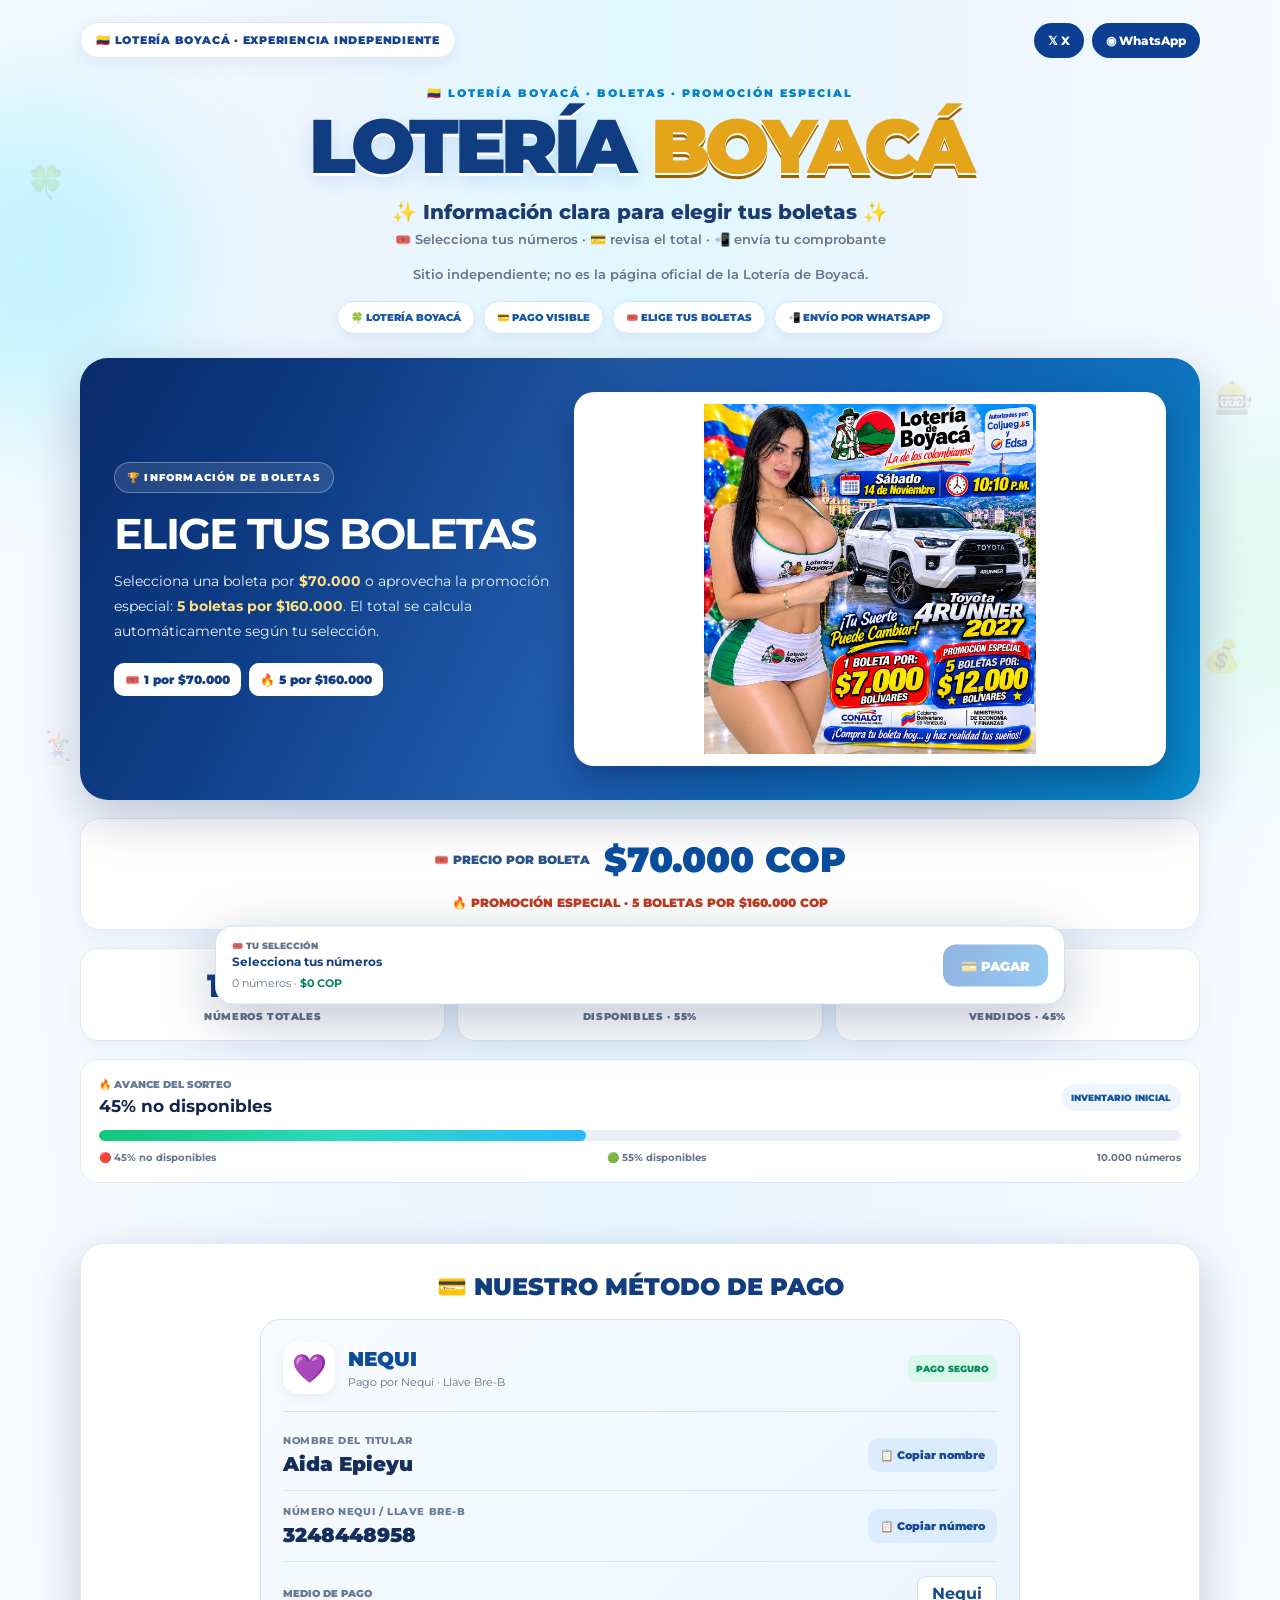
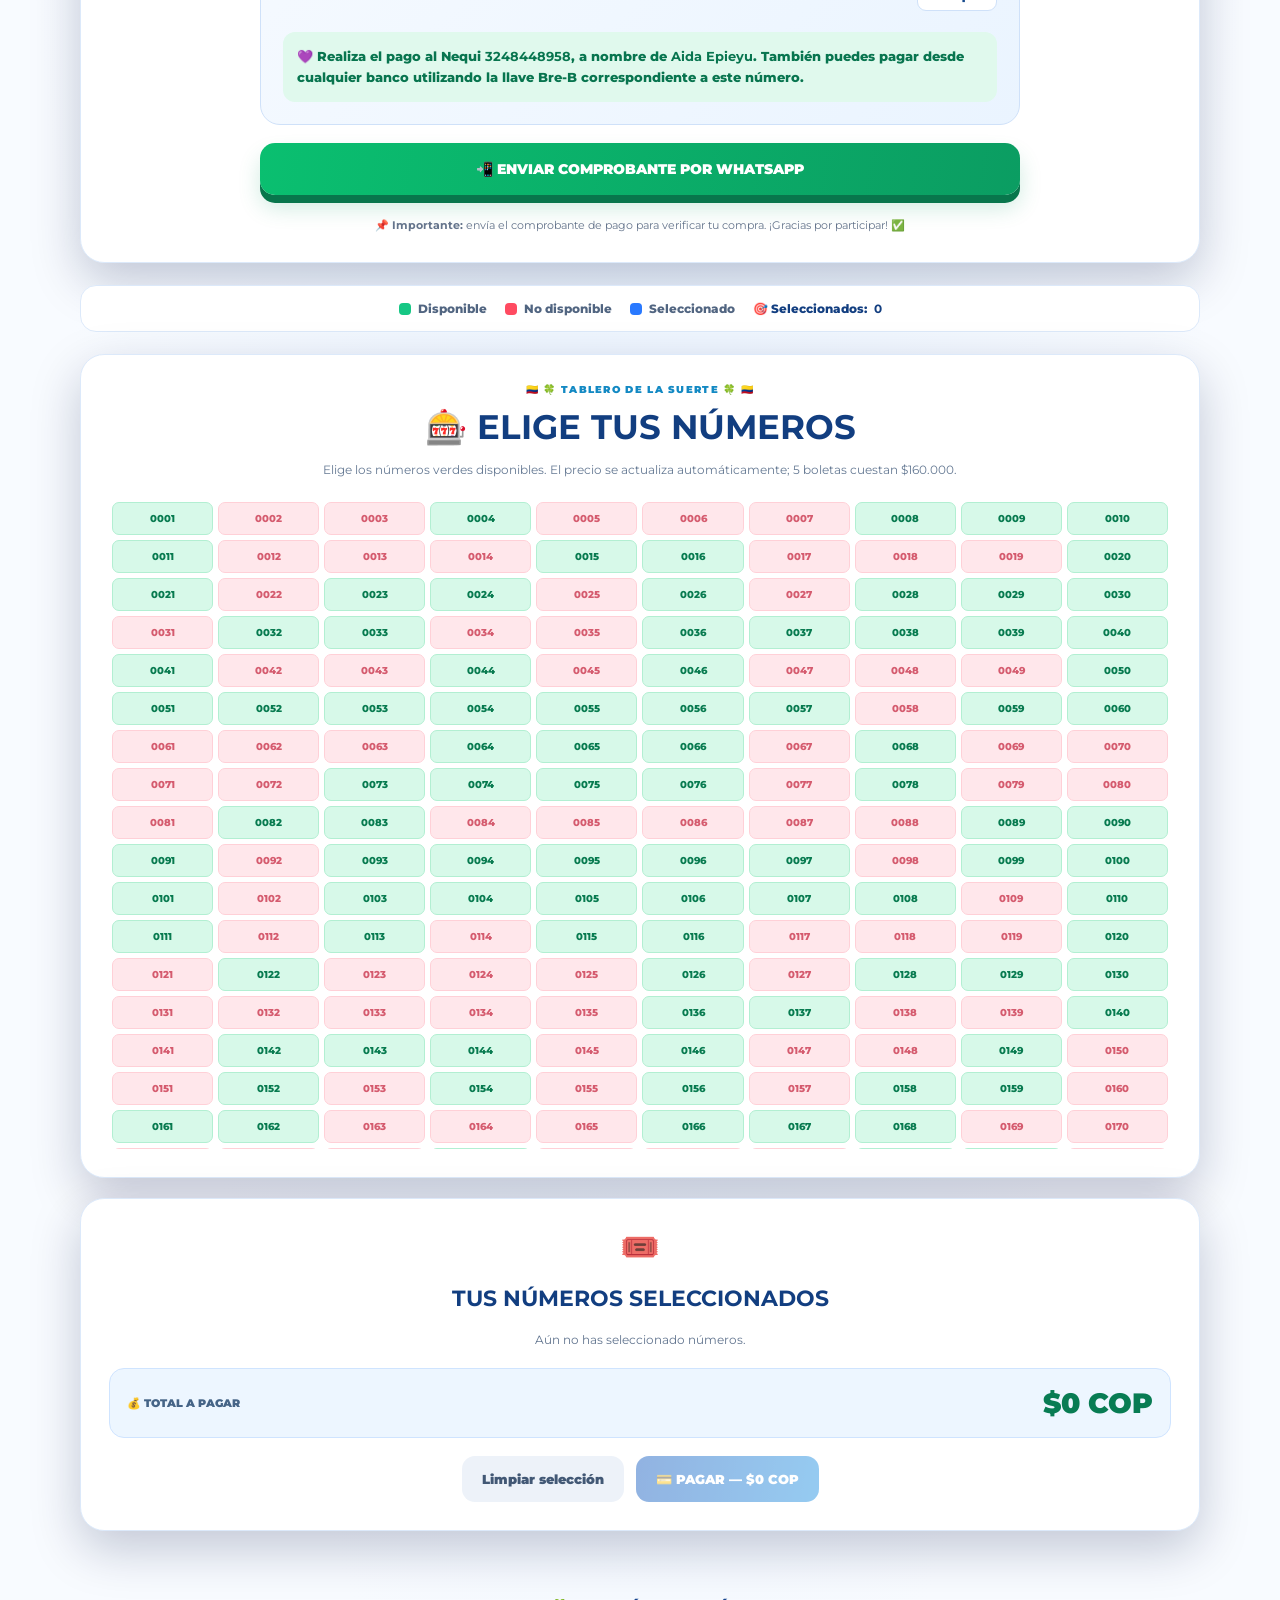
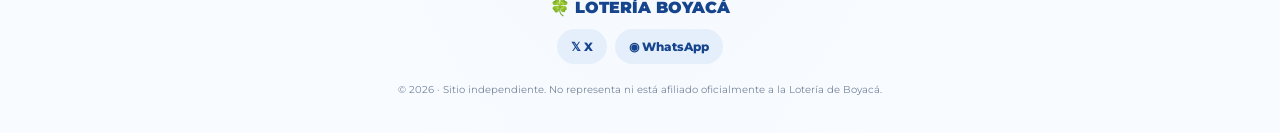
==== commit 079be251: "Add files via upload" ====
--- a/index.html
+++ b/index.html
@@ -100,11 +100,11 @@
     <section class="payment-box">
       <div class="payment-title">💳 NUESTRO MÉTODO DE PAGO</div>
       <div class="bank-card">
-        <div class="bank-heading"><span class="bank-logo">🏦</span><div><strong>BANCOLOMBIA</strong><small>Transferencia bancaria · Ahorros</small></div><span class="secure-tag">DATOS DE PAGO</span></div>
-        <div class="bank-detail"><div><small>NOMBRE DEL TITULAR</small><strong id="bankName">Emeli Rodríguez</strong></div><button class="copy-btn" data-copy="bankName">📋 Copiar nombre</button></div>
-        <div class="bank-detail account-detail"><div><small>NÚMERO DE CUENTA / LLAVE BRE</small><strong id="bankNumber">29700056307</strong></div><button class="copy-btn" data-copy="bankNumber">📋 Copiar número</button></div>
-        <div class="account-type"><span>TIPO DE CUENTA</span><strong>Ahorro</strong></div>
-        <p class="bre-note">✅ Realiza el pago desde cualquier cuenta bancaria por medio de la Llave Bre.</p>
+        <div class="bank-heading"><span class="bank-logo">💜</span><div><strong>NEQUI</strong><small>Pago por Nequi · Llave Bre-B</small></div><span class="secure-tag">PAGO SEGURO</span></div>
+        <div class="bank-detail"><div><small>NOMBRE DEL TITULAR</small><strong id="bankName">Aida Epieyu</strong></div><button class="copy-btn" data-copy="bankName">📋 Copiar nombre</button></div>
+        <div class="bank-detail account-detail"><div><small>NÚMERO NEQUI / LLAVE BRE-B</small><strong id="bankNumber">3248448958</strong></div><button class="copy-btn" data-copy="bankNumber">📋 Copiar número</button></div>
+        <div class="account-type"><span>MEDIO DE PAGO</span><strong>Nequi</strong></div>
+        <p class="bre-note">💜 Realiza el pago al Nequi <strong>3248448958</strong>, a nombre de <strong>Aida Epieyu</strong>. También puedes pagar desde cualquier banco utilizando la llave Bre-B correspondiente a este número.</p>
       </div>
       <button class="whatsapp-btn" id="whatsappBtn">📲 ENVIAR COMPROBANTE POR WHATSAPP</button>
       <p class="edit-note">📌 <b>Importante:</b> envía el comprobante de pago para verificar tu compra. ¡Gracias por participar! ✅</p>
@@ -157,7 +157,7 @@
       <button class="modal-close" id="closePaymentModal" aria-label="Cerrar">×</button>
       <div class="modal-icon">💳</div>
       <h2 id="paymentModalTitle">REALIZA TU PAGO</h2>
-      <p class="modal-subtitle">Confirma tus números y realiza el pago por Bancolombia o mediante la Llave Bre.</p>
+      <p class="modal-subtitle">Confirma tus números y realiza el pago al Nequi indicado. También puedes pagar desde cualquier banco por medio de la llave Bre-B.</p>
 
       <div class="modal-order">
         <div><span>NÚMEROS</span><strong id="modalNumbers">—</strong></div>
@@ -165,7 +165,7 @@
         <div class="modal-total"><span>TOTAL A PAGAR</span><strong id="modalTotal">$0 COP</strong></div>
       </div>
 
-      <div class="modal-nequi bank-modal-detail"><span class="nequi-icon">🏦</span><div><small>BANCOLOMBIA · AHORROS</small><strong>29700056307</strong><small>Emeli Rodríguez · Llave Bre</small></div></div>
+      <div class="modal-nequi bank-modal-detail"><span class="nequi-icon">💜</span><div><small>NEQUI · NÚMERO / LLAVE BRE-B</small><strong>3248448958</strong><small>Aida Epieyu</small></div></div>
 
       <div class="payment-steps">
         <p>1️⃣ Envía el valor exacto mostrado arriba.</p>
